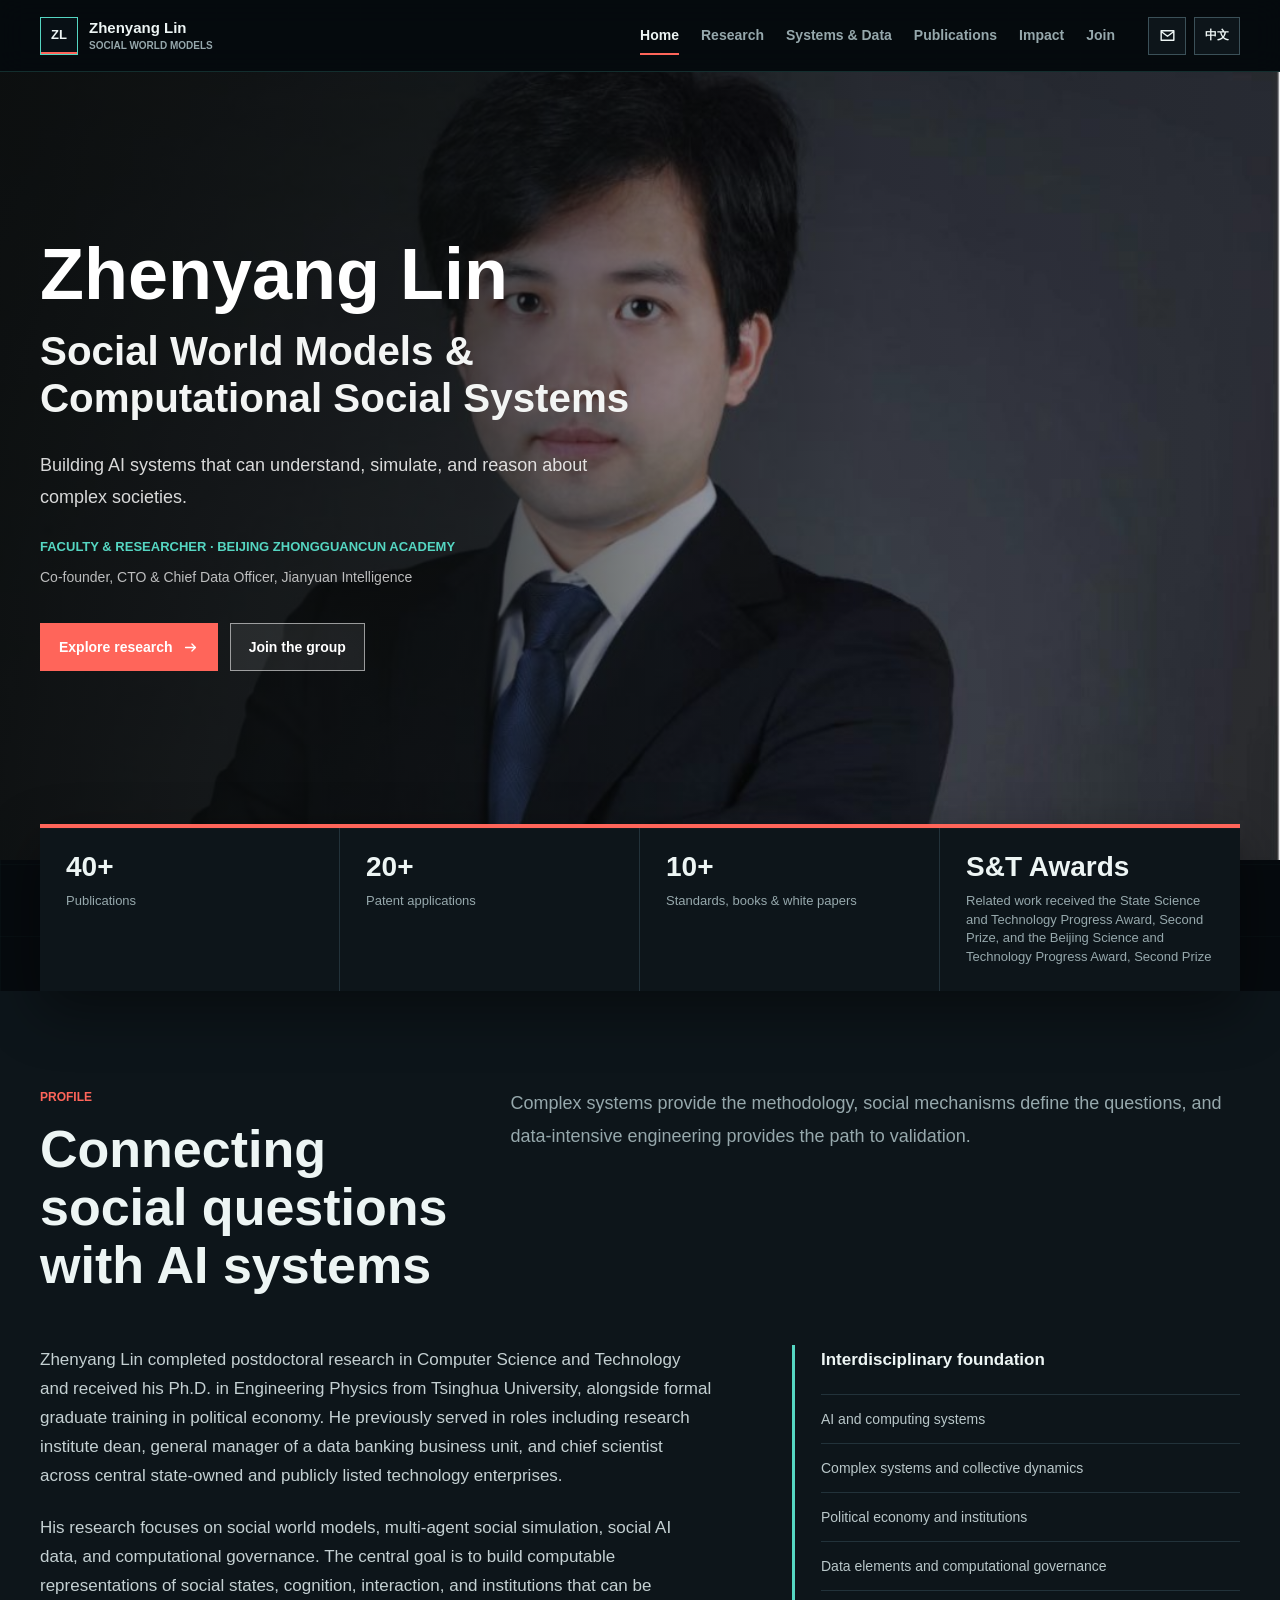
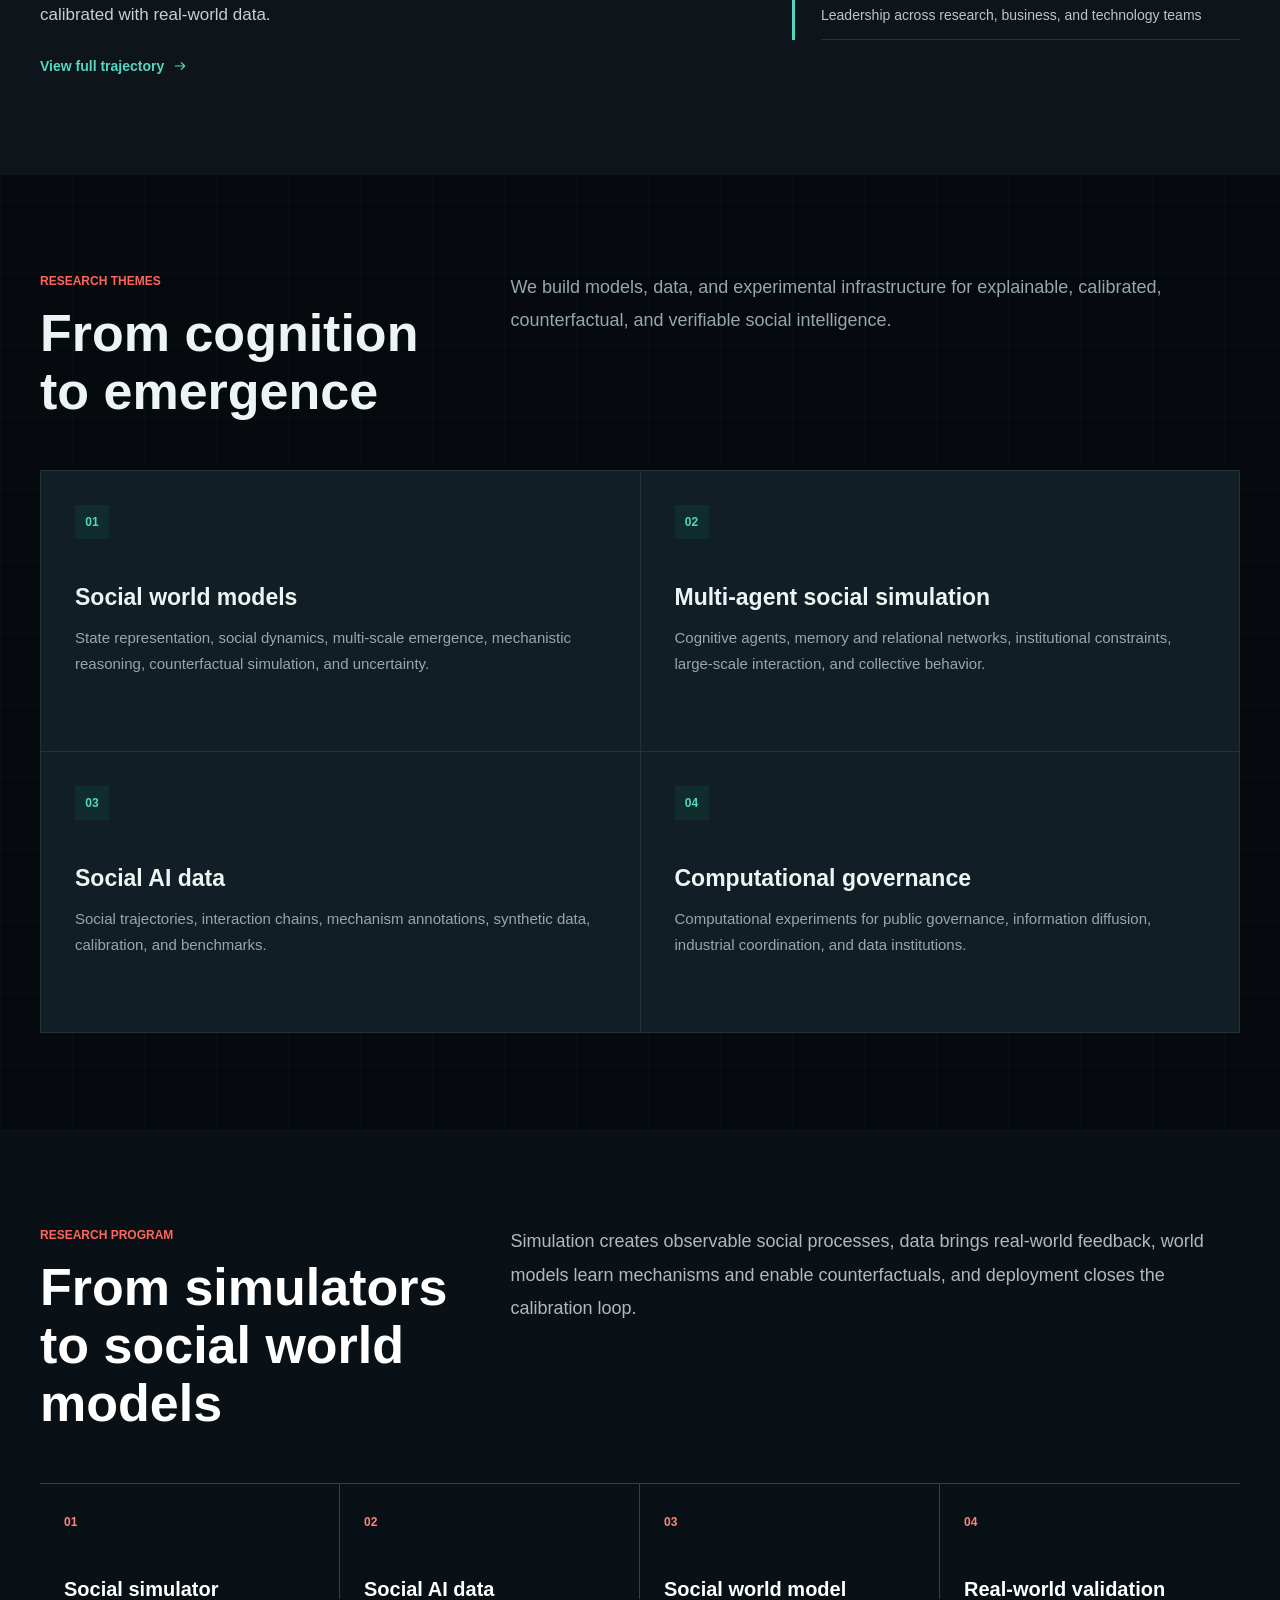
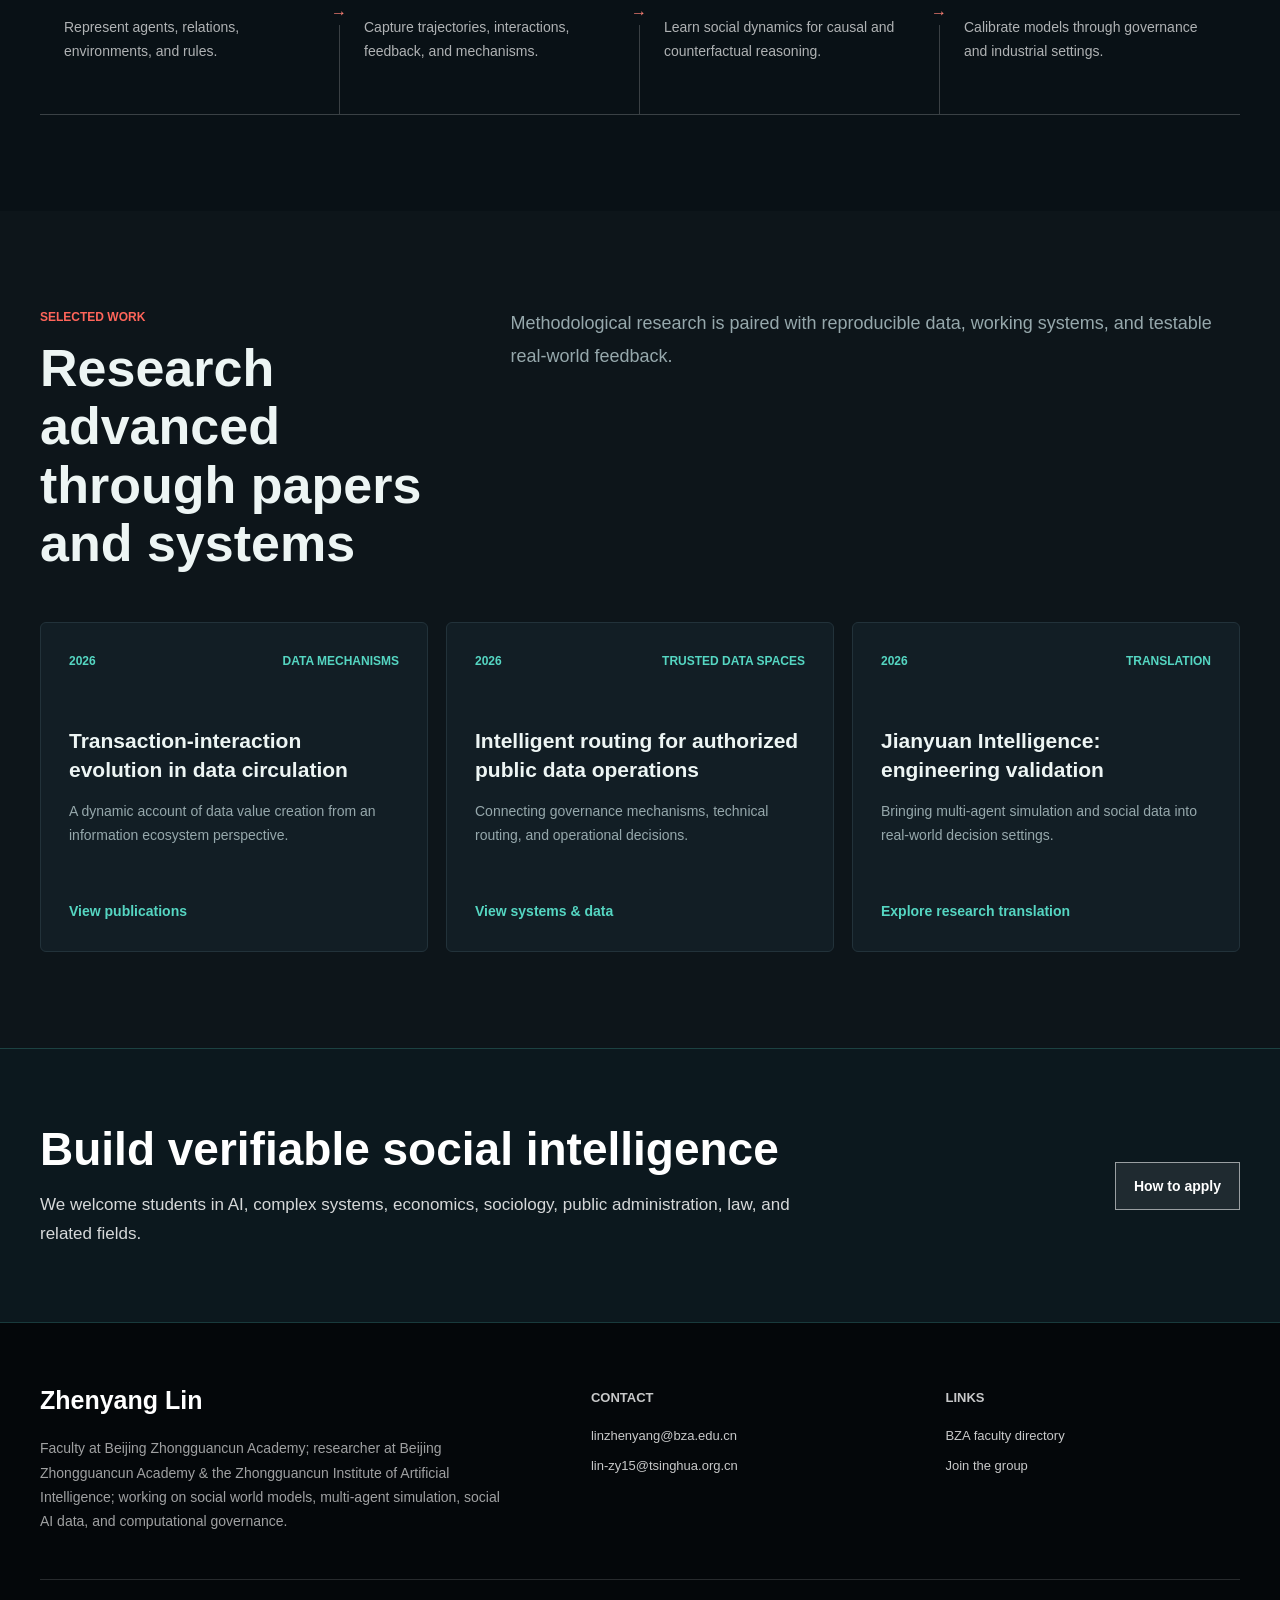
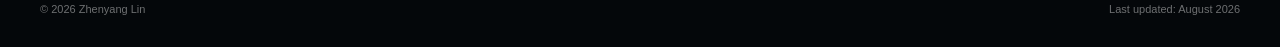
==== index.html @ 21afa406 "Initial bilingual academic website" ====
<!doctype html>
<html lang="en" data-lang="en" class="no-js">
  <head>
    <meta charset="utf-8" />
    <meta name="viewport" content="width=device-width, initial-scale=1" />
    <meta
      name="description"
      content="林镇阳，北京中关村学院导师，研究社会世界模型、多智能体社会模拟、社会 AI Data 与计算治理。"
    />
    <meta name="theme-color" content="#141918" />
    <title>林镇阳 | 社会世界模型与计算社会系统</title>
    <link rel="icon" href="assets/images/favicon.svg" type="image/svg+xml" />
    <link rel="stylesheet" href="assets/css/site.css" />
    <script defer src="assets/js/site.js"></script>
  </head>
  <body
    data-title-zh="林镇阳 | 社会世界模型与计算社会系统"
    data-title-en="Zhenyang Lin | Social World Models"
  >
    <a class="skip-link" href="#main-content">
      <span class="lang-zh">跳至主要内容</span>
      <span class="lang-en">Skip to content</span>
    </a>

    <header class="site-header">
      <div class="nav-shell">
        <a class="brand" href="index.html" aria-label="林镇阳个人网站首页">
          <span class="brand-mark">ZL</span>
          <span class="brand-copy">
            <span class="brand-name">
              <span class="lang-zh">林镇阳</span>
              <span class="lang-en">Zhenyang Lin</span>
            </span>
            <span class="brand-field">
              <span class="lang-zh">社会世界模型</span>
              <span class="lang-en">Social World Models</span>
            </span>
          </span>
        </a>

        <nav
          class="site-nav"
          id="site-navigation"
          data-site-nav
          aria-label="Main navigation"
        >
          <a href="index.html" aria-current="page">
            <span class="lang-zh">首页</span>
            <span class="lang-en">Home</span>
          </a>
          <a href="research.html">
            <span class="lang-zh">研究</span>
            <span class="lang-en">Research</span>
          </a>
          <a href="systems.html">
            <span class="lang-zh">系统与数据</span>
            <span class="lang-en">Systems &amp; Data</span>
          </a>
          <a href="publications.html">
            <span class="lang-zh">论文</span>
            <span class="lang-en">Publications</span>
          </a>
          <a href="impact.html">
            <span class="lang-zh">成果转化</span>
            <span class="lang-en">Impact</span>
          </a>
          <a href="join.html">
            <span class="lang-zh">加入我们</span>
            <span class="lang-en">Join</span>
          </a>
        </nav>

        <div class="nav-tools">
          <a
            class="icon-button"
            href="mailto:linzhenyang@bza.edu.cn"
            aria-label="发送邮件"
            title="Email"
          >
            <svg viewBox="0 0 24 24" fill="none" aria-hidden="true">
              <path
                d="M4 6h16v12H4zM4 7l8 6 8-6"
                stroke="currentColor"
                stroke-width="1.8"
                stroke-linejoin="round"
              />
            </svg>
          </a>
          <button
            class="language-button"
            type="button"
            data-language-toggle
            aria-label="Switch to English"
          >
            EN
          </button>
          <button
            class="menu-button"
            type="button"
            data-menu-toggle
            aria-expanded="false"
            aria-controls="site-navigation"
            aria-label="打开导航菜单"
          >
            <svg viewBox="0 0 24 24" fill="none" aria-hidden="true">
              <path
                d="M4 7h16M4 12h16M4 17h16"
                stroke="currentColor"
                stroke-width="1.8"
                stroke-linecap="round"
              />
            </svg>
          </button>
        </div>
      </div>
    </header>

    <main id="main-content">
      <section class="home-hero" aria-labelledby="home-title">
        <img
          class="home-hero-image"
          src="assets/images/portrait.jpg"
          alt="林镇阳半身肖像"
        />
        <div class="page-shell hero-shell">
          <div class="hero-copy">
            <h1 class="hero-title" id="home-title">
              <span class="title-name">
                <span class="lang-zh">林镇阳</span>
                <span class="lang-en">Zhenyang Lin</span>
              </span>
              <span class="title-topic">
                <span class="lang-zh">社会世界模型与计算社会系统</span>
                <span class="lang-en"
                  >Social World Models &amp; Computational Social Systems</span
                >
              </span>
            </h1>
            <p class="hero-summary">
              <span class="lang-zh"
                >研究如何让人工智能理解、模拟和推演复杂社会系统。</span
              >
              <span class="lang-en"
                >Building AI systems that can understand, simulate, and reason
                about complex societies.</span
              >
            </p>
            <p class="hero-institution">
              <span class="lang-zh">北京中关村学院 · 导师 · 研究员</span>
              <span class="lang-en"
                >Faculty &amp; Researcher · Beijing Zhongguancun Academy</span
              >
            </p>
            <p class="hero-role">
              <span class="lang-zh"
                >鉴远智能联合创始人 / CTO / 首席数据官</span
              >
              <span class="lang-en"
                >Co-founder, CTO &amp; Chief Data Officer, Jianyuan
                Intelligence</span
              >
            </p>
            <div class="hero-actions">
              <a class="button button-accent" href="research.html">
                <span class="lang-zh">探索研究方向</span>
                <span class="lang-en">Explore research</span>
                <svg viewBox="0 0 24 24" fill="none" aria-hidden="true">
                  <path
                    d="M5 12h14M14 7l5 5-5 5"
                    stroke="currentColor"
                    stroke-width="1.8"
                    stroke-linecap="round"
                    stroke-linejoin="round"
                  />
                </svg>
              </a>
              <a class="button button-light" href="join.html">
                <span class="lang-zh">加入课题组</span>
                <span class="lang-en">Join the group</span>
              </a>
            </div>
          </div>
        </div>
      </section>

      <div class="signal-strip">
        <div class="page-shell">
          <div class="signal-grid">
            <div class="signal-item">
              <strong class="signal-value">40+</strong>
              <span class="signal-label">
                <span class="lang-zh">发表论文</span>
                <span class="lang-en">Publications</span>
              </span>
            </div>
            <div class="signal-item">
              <strong class="signal-value">20+</strong>
              <span class="signal-label">
                <span class="lang-zh">专利申请</span>
                <span class="lang-en">Patent applications</span>
              </span>
            </div>
            <div class="signal-item">
              <strong class="signal-value">10+</strong>
              <span class="signal-label">
                <span class="lang-zh">标准、著作及白皮书</span>
                <span class="lang-en">Standards, books &amp; white papers</span>
              </span>
            </div>
            <div class="signal-item">
              <strong class="signal-value">
                <span class="lang-zh">科技奖项</span>
                <span class="lang-en">S&amp;T Awards</span>
              </strong>
              <span class="signal-label">
                <span class="lang-zh"
                  >相关成果获国家科学技术进步奖二等奖，北京市科学技术进步奖二等奖</span
                >
                <span class="lang-en"
                  >Related work received the State Science and Technology
                  Progress Award, Second Prize, and the Beijing Science and
                  Technology Progress Award, Second Prize</span
                >
              </span>
            </div>
          </div>
        </div>
      </div>

      <section class="section section-white">
        <div class="page-shell">
          <div class="section-heading reveal">
            <div>
              <p class="section-kicker">
                <span class="lang-zh">研究者简介</span>
                <span class="lang-en">Profile</span>
              </p>
              <h2 class="section-title">
                <span class="lang-zh">连接社会科学问题与人工智能系统</span>
                <span class="lang-en"
                  >Connecting social questions with AI systems</span
                >
              </h2>
            </div>
            <p class="section-lead">
              <span class="lang-zh"
                >以复杂系统为方法底座，以社会机制为研究对象，以数据和工程系统为验证路径。</span
              >
              <span class="lang-en"
                >Complex systems provide the methodology, social mechanisms
                define the questions, and data-intensive engineering provides
                the path to validation.</span
              >
            </p>
          </div>

          <div class="profile-grid reveal">
            <div class="profile-copy">
              <p class="lang-zh">
                林镇阳为清华大学计算机科学与技术系博士后、工程物理系工学博士，兼修清华大学马克思主义学院政治经济学法学硕士，具有电子工程、复杂系统、人工智能与制度研究的交叉背景。
                曾历任央企及科技上市公司研究院院长、数据银行事业部总经理、首席科学家等职务，形成了从前沿研究、技术平台建设到组织管理与产业化落地的完整实践经验。
              </p>
              <p class="lang-zh">
                研究聚焦社会世界模型、多智能体社会模拟、社会 AI Data
                与计算治理，探索人工智能如何形成对社会状态、主体认知、互动机制与制度约束的可计算表征，并通过现实数据持续校准，支持机制解释、不确定性分析与反事实实验。
              </p>
              <p class="lang-en">
                Zhenyang Lin completed postdoctoral research in Computer Science
                and Technology and received his Ph.D. in Engineering Physics
                from Tsinghua University, alongside formal graduate training in
                political economy. He previously served in roles including
                research institute dean, general manager of a data banking
                business unit, and chief scientist across central state-owned
                and publicly listed technology enterprises.
              </p>
              <p class="lang-en">
                His research focuses on social world models, multi-agent social
                simulation, social AI data, and computational governance. The
                central goal is to build computable representations of social
                states, cognition, interaction, and institutions that can be
                calibrated with real-world data.
              </p>
              <a class="text-link" href="impact.html">
                <span class="lang-zh">了解完整经历</span>
                <span class="lang-en">View full trajectory</span>
                <svg viewBox="0 0 24 24" fill="none" aria-hidden="true">
                  <path
                    d="M5 12h14M14 7l5 5-5 5"
                    stroke="currentColor"
                    stroke-width="1.8"
                    stroke-linecap="round"
                    stroke-linejoin="round"
                  />
                </svg>
              </a>
            </div>
            <aside class="profile-aside">
              <h3>
                <span class="lang-zh">交叉研究基础</span>
                <span class="lang-en">Interdisciplinary foundation</span>
              </h3>
              <ul class="clean-list">
                <li>
                  <span class="lang-zh">人工智能与计算机系统</span>
                  <span class="lang-en">AI and computing systems</span>
                </li>
                <li>
                  <span class="lang-zh">复杂系统与群体动力学</span>
                  <span class="lang-en">Complex systems and collective dynamics</span>
                </li>
                <li>
                  <span class="lang-zh">政治经济学与制度分析</span>
                  <span class="lang-en">Political economy and institutions</span>
                </li>
                <li>
                  <span class="lang-zh">数据要素与计算治理</span>
                  <span class="lang-en">Data elements and computational governance</span>
                </li>
                <li>
                  <span class="lang-zh">研究机构、业务单元与技术团队领导</span>
                  <span class="lang-en"
                    >Leadership across research, business, and technology
                    teams</span
                  >
                </li>
              </ul>
            </aside>
          </div>
        </div>
      </section>

      <section class="section">
        <div class="page-shell">
          <div class="section-heading reveal">
            <div>
              <p class="section-kicker">
                <span class="lang-zh">研究方向</span>
                <span class="lang-en">Research themes</span>
              </p>
              <h2 class="section-title">
                <span class="lang-zh">从主体认知到社会涌现</span>
                <span class="lang-en">From cognition to emergence</span>
              </h2>
            </div>
            <p class="section-lead">
              <span class="lang-zh"
                >围绕“可解释、可校准、可反事实、可验证”四个目标，建设社会智能的模型、数据与实验基础设施。</span
              >
              <span class="lang-en"
                >We build models, data, and experimental infrastructure for
                explainable, calibrated, counterfactual, and verifiable social
                intelligence.</span
              >
            </p>
          </div>

          <div class="research-grid reveal">
            <article class="research-card">
              <span class="research-card-index">01</span>
              <h3>
                <span class="lang-zh">社会世界模型</span>
                <span class="lang-en">Social world models</span>
              </h3>
              <p>
                <span class="lang-zh"
                  >社会状态表征、社会动力学、跨层级涌现、机制推理、反事实模拟与不确定性量化。</span
                >
                <span class="lang-en"
                  >State representation, social dynamics, multi-scale
                  emergence, mechanistic reasoning, counterfactual simulation,
                  and uncertainty.</span
                >
              </p>
            </article>
            <article class="research-card">
              <span class="research-card-index">02</span>
              <h3>
                <span class="lang-zh">多智能体社会模拟</span>
                <span class="lang-en">Multi-agent social simulation</span>
              </h3>
              <p>
                <span class="lang-zh"
                  >认知智能体、记忆与关系网络、制度约束、大规模交互及群体行为涌现。</span
                >
                <span class="lang-en"
                  >Cognitive agents, memory and relational networks,
                  institutional constraints, large-scale interaction, and
                  collective behavior.</span
                >
              </p>
            </article>
            <article class="research-card">
              <span class="research-card-index">03</span>
              <h3>
                <span class="lang-zh">社会 AI Data</span>
                <span class="lang-en">Social AI data</span>
              </h3>
              <p>
                <span class="lang-zh"
                  >社会轨迹、互动链、机制标注、合成数据以及模型校准与评测基准。</span
                >
                <span class="lang-en"
                  >Social trajectories, interaction chains, mechanism
                  annotations, synthetic data, calibration, and benchmarks.</span
                >
              </p>
            </article>
            <article class="research-card">
              <span class="research-card-index">04</span>
              <h3>
                <span class="lang-zh">计算治理与政策实验</span>
                <span class="lang-en">Computational governance</span>
              </h3>
              <p>
                <span class="lang-zh"
                  >面向公共治理、舆情传播、产业协同和数据基础制度开展计算实验。</span
                >
                <span class="lang-en"
                  >Computational experiments for public governance,
                  information diffusion, industrial coordination, and data
                  institutions.</span
                >
              </p>
            </article>
          </div>
        </div>
      </section>

      <section class="section section-dark">
        <div class="page-shell">
          <div class="section-heading reveal">
            <div>
              <p class="section-kicker">
                <span class="lang-zh">技术路线</span>
                <span class="lang-en">Research program</span>
              </p>
              <h2 class="section-title">
                <span class="lang-zh">从模拟器走向社会世界模型</span>
                <span class="lang-en"
                  >From simulators to social world models</span
                >
              </h2>
            </div>
            <p class="section-lead">
              <span class="lang-zh"
                >模拟生成可研究的社会过程，数据连接真实反馈，世界模型学习机制并支持反事实推演，真实场景再反向校准研究。</span
              >
              <span class="lang-en"
                >Simulation creates observable social processes, data brings
                real-world feedback, world models learn mechanisms and enable
                counterfactuals, and deployment closes the calibration loop.</span
              >
            </p>
          </div>

          <div class="route reveal">
            <article class="route-step">
              <span class="route-number">01</span>
              <h3>
                <span class="lang-zh">社会模拟器</span>
                <span class="lang-en">Social simulator</span>
              </h3>
              <p>
                <span class="lang-zh">构建主体、关系、环境与制度规则。</span>
                <span class="lang-en"
                  >Represent agents, relations, environments, and rules.</span
                >
              </p>
            </article>
            <article class="route-step">
              <span class="route-number">02</span>
              <h3>
                <span class="lang-zh">社会 AI Data</span>
                <span class="lang-en">Social AI data</span>
              </h3>
              <p>
                <span class="lang-zh">沉淀轨迹、交互、反馈与机制数据。</span>
                <span class="lang-en"
                  >Capture trajectories, interactions, feedback, and
                  mechanisms.</span
                >
              </p>
            </article>
            <article class="route-step">
              <span class="route-number">03</span>
              <h3>
                <span class="lang-zh">社会世界模型</span>
                <span class="lang-en">Social world model</span>
              </h3>
              <p>
                <span class="lang-zh">学习社会动力学并进行因果与反事实推演。</span>
                <span class="lang-en"
                  >Learn social dynamics for causal and counterfactual
                  reasoning.</span
                >
              </p>
            </article>
            <article class="route-step">
              <span class="route-number">04</span>
              <h3>
                <span class="lang-zh">真实场景验证</span>
                <span class="lang-en">Real-world validation</span>
              </h3>
              <p>
                <span class="lang-zh">通过治理与产业问题持续校准模型。</span>
                <span class="lang-en"
                  >Calibrate models through governance and industrial
                  settings.</span
                >
              </p>
            </article>
          </div>
        </div>
      </section>

      <section class="section section-white">
        <div class="page-shell">
          <div class="section-heading reveal">
            <div>
              <p class="section-kicker">
                <span class="lang-zh">代表性工作</span>
                <span class="lang-en">Selected work</span>
              </p>
              <h2 class="section-title">
                <span class="lang-zh">论文、系统与现实问题共同推进</span>
                <span class="lang-en"
                  >Research advanced through papers and systems</span
                >
              </h2>
            </div>
            <p class="section-lead">
              <span class="lang-zh"
                >以方法研究为核心，同时重视可复现的数据、可运行的系统和可检验的现实反馈。</span
              >
              <span class="lang-en"
                >Methodological research is paired with reproducible data,
                working systems, and testable real-world feedback.</span
              >
            </p>
          </div>

          <div class="output-list reveal">
            <article class="output-card">
              <div class="output-meta">
                <span>2026</span>
                <span>
                  <span class="lang-zh">数据机制</span>
                  <span class="lang-en">Data mechanisms</span>
                </span>
              </div>
              <h3>
                <span class="lang-zh"
                  >数据要素流通“交易—交互”演化与价值释放</span
                >
                <span class="lang-en"
                  >Transaction-interaction evolution in data circulation</span
                >
              </h3>
              <p>
                <span class="lang-zh"
                  >从信息生态视角研究数据价值形成的动态机制。</span
                >
                <span class="lang-en"
                  >A dynamic account of data value creation from an information
                  ecosystem perspective.</span
                >
              </p>
              <a class="text-link" href="publications.html">
                <span class="lang-zh">查看论文列表</span>
                <span class="lang-en">View publications</span>
              </a>
            </article>
            <article class="output-card">
              <div class="output-meta">
                <span>2026</span>
                <span>
                  <span class="lang-zh">可信数据空间</span>
                  <span class="lang-en">Trusted data spaces</span>
                </span>
              </div>
              <h3>
                <span class="lang-zh"
                  >面向公共数据授权运营的智能路由决策系统</span
                >
                <span class="lang-en"
                  >Intelligent routing for authorized public data
                  operations</span
                >
              </h3>
              <p>
                <span class="lang-zh"
                  >连接数据空间治理机制、技术路由和运营决策。</span
                >
                <span class="lang-en"
                  >Connecting governance mechanisms, technical routing, and
                  operational decisions.</span
                >
              </p>
              <a class="text-link" href="systems.html">
                <span class="lang-zh">查看系统与数据</span>
                <span class="lang-en">View systems &amp; data</span>
              </a>
            </article>
            <article class="output-card">
              <div class="output-meta">
                <span>2026</span>
                <span>
                  <span class="lang-zh">成果转化</span>
                  <span class="lang-en">Translation</span>
                </span>
              </div>
              <h3>
                <span class="lang-zh">鉴远智能：社会世界模型的工程验证</span>
                <span class="lang-en"
                  >Jianyuan Intelligence: engineering validation</span
                >
              </h3>
              <p>
                <span class="lang-zh"
                  >将多智能体社会模拟、社会数据与现实决策场景连接起来。</span
                >
                <span class="lang-en"
                  >Bringing multi-agent simulation and social data into
                  real-world decision settings.</span
                >
              </p>
              <a class="text-link" href="impact.html">
                <span class="lang-zh">了解成果转化</span>
                <span class="lang-en">Explore research translation</span>
              </a>
            </article>
          </div>
        </div>
      </section>

      <section class="cta-band">
        <div class="page-shell cta-layout">
          <div>
            <h2>
              <span class="lang-zh">和我们一起建设可验证的社会智能</span>
              <span class="lang-en">Build verifiable social intelligence</span>
            </h2>
            <p>
              <span class="lang-zh"
                >欢迎人工智能、复杂系统、经济学、社会学、公共管理和法学等背景的同学，从一个扎实的问题开始。</span
              >
              <span class="lang-en"
                >We welcome students in AI, complex systems, economics,
                sociology, public administration, law, and related fields.</span
              >
            </p>
          </div>
          <a class="button button-light" href="join.html">
            <span class="lang-zh">查看申请方式</span>
            <span class="lang-en">How to apply</span>
          </a>
        </div>
      </section>
    </main>

    <footer class="site-footer">
      <div class="page-shell">
        <div class="footer-grid">
          <div>
            <h2 class="footer-name">
              <span class="lang-zh">林镇阳</span>
              <span class="lang-en">Zhenyang Lin</span>
            </h2>
            <p class="footer-description">
              <span class="lang-zh"
                >北京中关村学院导师，北京中关村学院&amp;中关村人工智能研究院研究员，研究社会世界模型、多智能体社会模拟、社会
                AI Data 与计算治理。</span
              >
              <span class="lang-en"
                >Faculty at Beijing Zhongguancun Academy; researcher at Beijing
                Zhongguancun Academy &amp; the Zhongguancun Institute of
                Artificial Intelligence; working on social world models,
                multi-agent simulation, social AI data, and computational
                governance.</span
              >
            </p>
          </div>
          <div class="footer-column">
            <h3>
              <span class="lang-zh">联系</span>
              <span class="lang-en">Contact</span>
            </h3>
            <a href="mailto:linzhenyang@bza.edu.cn">linzhenyang@bza.edu.cn</a>
            <a href="mailto:lin-zy15@tsinghua.org.cn"
              >lin-zy15@tsinghua.org.cn</a
            >
          </div>
          <div class="footer-column">
            <h3>
              <span class="lang-zh">相关链接</span>
              <span class="lang-en">Links</span>
            </h3>
            <a href="https://www.bza.edu.cn/faculty">
              <span class="lang-zh">北京中关村学院导师页</span>
              <span class="lang-en">BZA faculty directory</span>
            </a>
            <a href="join.html">
              <span class="lang-zh">加入课题组</span>
              <span class="lang-en">Join the group</span>
            </a>
          </div>
        </div>
        <div class="footer-bottom">
          <span
            >© <span data-current-year>2026</span>
            <span class="lang-zh">林镇阳</span
            ><span class="lang-en">Zhenyang Lin</span></span
          >
          <span>
            <span class="lang-zh">最后更新：2026年8月</span>
            <span class="lang-en">Last updated: August 2026</span>
          </span>
        </div>
      </div>
    </footer>
  </body>
</html>
---- assets/css/site.css ----
:root {
  --paper: #060a0e;
  --surface: #0d151a;
  --surface-raised: #121e25;
  --ink: #edf5f4;
  --muted: #96a8ac;
  --line: #22323a;
  --line-strong: #3b5058;
  --accent: #ff655a;
  --accent-dark: #d94740;
  --teal: #55d6c2;
  --teal-soft: #102c2c;
  --amber: #d8b15d;
  --header-height: 72px;
  --page-width: 1200px;
  --reading-width: 800px;
  --shadow: 0 20px 56px rgba(0, 0, 0, 0.42);
}

* {
  box-sizing: border-box;
}

html {
  scroll-behavior: smooth;
}

html[data-lang="zh"] .lang-en,
html[data-lang="en"] .lang-zh {
  display: none !important;
}

body {
  margin: 0;
  background-color: var(--paper);
  background-image:
    linear-gradient(rgba(85, 214, 194, 0.025) 1px, transparent 1px),
    linear-gradient(90deg, rgba(85, 214, 194, 0.025) 1px, transparent 1px);
  background-size: 72px 72px;
  color: var(--ink);
  font-family:
    Inter, "Noto Sans SC", "Microsoft YaHei", "PingFang SC", Arial,
    sans-serif;
  font-size: 16px;
  line-height: 1.72;
  text-rendering: optimizeLegibility;
}

body.menu-open {
  overflow: hidden;
}

img {
  display: block;
  max-width: 100%;
}

a {
  color: inherit;
  text-decoration: none;
}

button,
input {
  font: inherit;
}

button {
  color: inherit;
}

:focus-visible {
  outline: 3px solid rgba(85, 214, 194, 0.42);
  outline-offset: 3px;
}

.skip-link {
  position: fixed;
  left: 16px;
  top: -80px;
  z-index: 200;
  padding: 10px 14px;
  background: var(--teal);
  color: #06100f;
  transition: top 160ms ease;
}

.skip-link:focus {
  top: 12px;
}

.site-header {
  position: sticky;
  top: 0;
  z-index: 100;
  height: var(--header-height);
  border-bottom: 1px solid rgba(85, 214, 194, 0.18);
  background: rgba(6, 10, 14, 0.9);
  backdrop-filter: blur(14px);
}

.nav-shell {
  width: min(calc(100% - 40px), var(--page-width));
  height: 100%;
  margin: 0 auto;
  display: flex;
  align-items: center;
  gap: 24px;
}

.brand {
  flex: 0 0 auto;
  display: inline-flex;
  align-items: center;
  gap: 11px;
  min-width: 178px;
}

.brand-mark {
  width: 38px;
  height: 38px;
  display: grid;
  place-items: center;
  border: 1px solid var(--teal);
  background: #081015;
  color: var(--ink);
  box-shadow: inset 0 -2px 0 var(--accent);
  font-size: 13px;
  font-weight: 800;
  letter-spacing: 0;
}

.brand-copy {
  display: grid;
  line-height: 1.2;
}

.brand-name {
  font-size: 15px;
  font-weight: 800;
}

.brand-field {
  margin-top: 3px;
  color: var(--muted);
  font-size: 10px;
  font-weight: 700;
  text-transform: uppercase;
  letter-spacing: 0;
}

.site-nav {
  display: flex;
  align-items: center;
  justify-content: center;
  gap: 4px;
  margin-left: auto;
}

.site-nav a {
  position: relative;
  padding: 10px 9px;
  color: var(--muted);
  font-size: 14px;
  font-weight: 650;
  white-space: nowrap;
}

.site-nav a::after {
  content: "";
  position: absolute;
  left: 9px;
  right: 9px;
  bottom: 3px;
  height: 2px;
  background: transparent;
}

.site-nav a:hover,
.site-nav a[aria-current="page"] {
  color: var(--ink);
}

.site-nav a[aria-current="page"]::after {
  background: var(--accent);
}

.nav-tools {
  display: flex;
  align-items: center;
  gap: 8px;
}

.icon-button,
.language-button,
.menu-button {
  height: 38px;
  border: 1px solid var(--line-strong);
  background: var(--surface);
  display: inline-grid;
  place-items: center;
  cursor: pointer;
  transition:
    border-color 160ms ease,
    color 160ms ease,
    background 160ms ease;
}

.icon-button,
.menu-button {
  width: 38px;
  padding: 0;
}

.icon-button:hover,
.language-button:hover,
.menu-button:hover {
  border-color: var(--ink);
  color: var(--accent);
}

.language-button {
  min-width: 46px;
  padding: 0 10px;
  font-size: 12px;
  font-weight: 800;
}

.icon-button svg,
.menu-button svg {
  width: 19px;
  height: 19px;
}

.menu-button {
  display: none;
}

main {
  overflow: hidden;
}

.page-shell {
  width: min(calc(100% - 40px), var(--page-width));
  margin: 0 auto;
}

.reading-shell {
  width: min(calc(100% - 40px), var(--reading-width));
  margin: 0 auto;
}

.home-hero {
  position: relative;
  min-height: 650px;
  height: calc(100svh - 112px);
  max-height: 790px;
  isolation: isolate;
  background: #05090c;
  color: #fff;
}

.home-hero::before {
  content: "";
  position: absolute;
  inset: 0;
  z-index: -1;
  background:
    linear-gradient(
      90deg,
      rgba(10, 13, 13, 0.9) 0%,
      rgba(10, 13, 13, 0.72) 38%,
      rgba(10, 13, 13, 0.2) 68%,
      rgba(10, 13, 13, 0.08) 100%
    );
}

.home-hero-image {
  position: absolute;
  inset: 0;
  z-index: -2;
  width: 100%;
  height: 100%;
  object-fit: cover;
  object-position: 68% 21%;
}

.hero-shell {
  height: 100%;
  display: flex;
  align-items: center;
}

.hero-copy {
  width: min(650px, 62%);
  padding: 48px 0 72px;
}

.eyebrow {
  display: inline-flex;
  align-items: center;
  gap: 9px;
  margin: 0 0 20px;
  color: var(--accent);
  font-size: 13px;
  font-weight: 800;
  text-transform: uppercase;
}

.eyebrow::before {
  content: "";
  width: 28px;
  height: 2px;
  background: currentColor;
}

.home-hero .eyebrow {
  color: var(--teal);
}

.hero-title {
  max-width: 640px;
  margin: 0;
  font-size: 72px;
  font-weight: 820;
  line-height: 1.04;
  letter-spacing: 0;
}

.hero-title .title-name {
  display: block;
  margin-bottom: 16px;
}

.hero-title .title-topic {
  display: block;
  color: #f3f5f4;
  font-size: 0.56em;
  line-height: 1.18;
}

.hero-summary {
  max-width: 590px;
  margin: 26px 0 0;
  color: rgba(255, 255, 255, 0.84);
  font-size: 18px;
  line-height: 1.8;
}

.hero-institution {
  margin: 22px 0 0;
  color: var(--teal);
  font-size: 13px;
  font-weight: 780;
  text-transform: uppercase;
}

.hero-role {
  margin: 7px 0 0;
  color: rgba(255, 255, 255, 0.72);
  font-size: 14px;
}

.hero-actions {
  display: flex;
  flex-wrap: wrap;
  gap: 12px;
  margin-top: 34px;
}

.button {
  min-height: 46px;
  padding: 11px 18px;
  border: 1px solid var(--teal);
  background: var(--teal);
  color: #06100f;
  display: inline-flex;
  align-items: center;
  justify-content: center;
  gap: 9px;
  font-size: 14px;
  font-weight: 750;
  cursor: pointer;
  transition:
    transform 160ms ease,
    border-color 160ms ease,
    background 160ms ease;
}

.button:hover {
  transform: translateY(-2px);
}

.button-accent {
  border-color: var(--accent);
  background: var(--accent);
  color: #fff;
}

.button-accent:hover {
  border-color: #ef6559;
  background: #ef6559;
}

.button-light {
  border-color: rgba(255, 255, 255, 0.55);
  background: rgba(255, 255, 255, 0.08);
  color: #fff;
}

.button-light:hover {
  border-color: #fff;
  background: rgba(255, 255, 255, 0.15);
}

.button-ghost {
  border-color: var(--line-strong);
  background: transparent;
  color: var(--ink);
}

.button-ghost:hover {
  border-color: var(--ink);
  background: var(--surface-raised);
}

.button svg {
  width: 17px;
  height: 17px;
}

.signal-strip {
  position: relative;
  z-index: 2;
  margin-top: -36px;
}

.signal-grid {
  display: grid;
  grid-template-columns: repeat(4, minmax(0, 1fr));
  min-height: 122px;
  border-top: 4px solid var(--accent);
  background: var(--surface);
  box-shadow:
    var(--shadow),
    inset 0 1px 0 rgba(255, 255, 255, 0.025);
}

.signal-item {
  min-width: 0;
  padding: 24px 26px;
  border-right: 1px solid var(--line);
}

.signal-item:last-child {
  border-right: 0;
}

.signal-value {
  display: block;
  color: var(--ink);
  font-size: 28px;
  font-weight: 820;
  line-height: 1.1;
}

.signal-label {
  display: block;
  margin-top: 9px;
  color: var(--muted);
  font-size: 13px;
  line-height: 1.45;
}

.section {
  padding: 96px 0;
}

.section-tight {
  padding: 72px 0;
}

.section-white {
  background: var(--surface);
}

.section-dark {
  background: #091116;
  color: #fff;
}

.section-tint {
  background: #0a1116;
}

.section-heading {
  display: grid;
  grid-template-columns: minmax(0, 0.72fr) minmax(300px, 1.28fr);
  gap: 60px;
  align-items: start;
  margin-bottom: 50px;
}

.section-kicker {
  margin: 0 0 12px;
  color: var(--accent);
  font-size: 12px;
  font-weight: 820;
  text-transform: uppercase;
}

.section-title {
  margin: 0;
  font-size: 52px;
  line-height: 1.12;
  letter-spacing: 0;
}

.section-lead {
  margin: 0;
  color: var(--muted);
  font-size: 18px;
  line-height: 1.85;
}

.section-dark .section-lead,
.section-dark .muted {
  color: rgba(255, 255, 255, 0.7);
}

.text-link {
  display: inline-flex;
  align-items: center;
  gap: 8px;
  color: var(--teal);
  font-size: 14px;
  font-weight: 780;
}

.text-link:hover {
  color: var(--accent);
}

.text-link svg {
  width: 16px;
  height: 16px;
}

.profile-grid {
  display: grid;
  grid-template-columns: minmax(0, 1.2fr) minmax(260px, 0.8fr);
  gap: 80px;
  align-items: start;
}

.profile-copy p {
  margin: 0 0 22px;
  color: #c4d0d2;
  font-size: 17px;
}

.profile-aside {
  border-left: 3px solid var(--teal);
  padding-left: 26px;
}

.profile-aside h3 {
  margin: 0 0 20px;
  font-size: 17px;
}

.clean-list {
  margin: 0;
  padding: 0;
  list-style: none;
}

.clean-list li {
  padding: 12px 0;
  border-top: 1px solid var(--line);
  color: #b9c7c9;
  font-size: 14px;
}

.clean-list li:last-child {
  border-bottom: 1px solid var(--line);
}

.research-grid {
  display: grid;
  grid-template-columns: repeat(2, minmax(0, 1fr));
  gap: 1px;
  background: var(--line);
  border: 1px solid var(--line);
}

.research-card {
  min-height: 280px;
  padding: 34px;
  background: var(--surface-raised);
}

.research-card-index {
  display: inline-grid;
  place-items: center;
  width: 34px;
  height: 34px;
  margin-bottom: 44px;
  background: var(--teal-soft);
  color: var(--teal);
  font-size: 12px;
  font-weight: 850;
}

.research-card h3 {
  margin: 0 0 12px;
  font-size: 23px;
  line-height: 1.3;
}

.research-card p {
  margin: 0;
  color: var(--muted);
  font-size: 15px;
}

.research-card:hover .research-card-index {
  background: var(--accent);
  color: #fff;
}

.route {
  display: grid;
  grid-template-columns: repeat(4, minmax(0, 1fr));
  margin-top: 44px;
  border-top: 1px solid rgba(255, 255, 255, 0.2);
  border-bottom: 1px solid rgba(255, 255, 255, 0.2);
}

.route-step {
  position: relative;
  min-height: 230px;
  padding: 28px 24px 30px;
  border-right: 1px solid rgba(255, 255, 255, 0.2);
}

.route-step:last-child {
  border-right: 0;
}

.route-number {
  display: block;
  color: #ff8276;
  font-size: 12px;
  font-weight: 850;
}

.route-step h3 {
  margin: 44px 0 12px;
  font-size: 20px;
  line-height: 1.35;
}

.route-step p {
  margin: 0;
  color: rgba(255, 255, 255, 0.68);
  font-size: 14px;
}

.route-step:not(:last-child)::after {
  content: "→";
  position: absolute;
  right: -13px;
  top: 50%;
  z-index: 2;
  width: 26px;
  height: 26px;
  display: grid;
  place-items: center;
  background: #091116;
  color: #ff8276;
  font-weight: 800;
}

.output-list {
  display: grid;
  grid-template-columns: repeat(3, minmax(0, 1fr));
  gap: 18px;
}

.output-card {
  display: flex;
  flex-direction: column;
  min-height: 330px;
  padding: 28px;
  border: 1px solid var(--line);
  border-radius: 6px;
  background: var(--surface-raised);
}

.output-meta {
  display: flex;
  justify-content: space-between;
  gap: 20px;
  color: var(--teal);
  font-size: 12px;
  font-weight: 800;
  text-transform: uppercase;
}

.output-card h3 {
  margin: 54px 0 14px;
  font-size: 21px;
  line-height: 1.4;
}

.output-card p {
  margin: 0;
  color: var(--muted);
  font-size: 14px;
}

.output-card .text-link {
  margin-top: auto;
  padding-top: 24px;
}

.cta-band {
  padding: 74px 0;
  border-top: 1px solid rgba(85, 214, 194, 0.22);
  border-bottom: 1px solid rgba(85, 214, 194, 0.18);
  background: #0c181e;
  color: #fff;
}

.cta-layout {
  display: grid;
  grid-template-columns: minmax(0, 1.3fr) auto;
  align-items: center;
  gap: 48px;
}

.cta-band h2 {
  margin: 0 0 14px;
  font-size: 46px;
  line-height: 1.15;
}

.cta-band p {
  max-width: 750px;
  margin: 0;
  color: rgba(255, 255, 255, 0.83);
  font-size: 17px;
}

.page-hero {
  padding: 86px 0 70px;
  border-bottom: 1px solid var(--line);
  background: var(--surface);
}

.page-hero-grid {
  display: grid;
  grid-template-columns: minmax(0, 0.75fr) minmax(300px, 1.25fr);
  gap: 70px;
  align-items: end;
}

.page-number {
  display: block;
  margin-bottom: 16px;
  color: var(--accent);
  font-size: 13px;
  font-weight: 850;
}

.page-title {
  margin: 0;
  font-size: 70px;
  line-height: 1.04;
  letter-spacing: 0;
}

.page-intro {
  margin: 0;
  color: var(--muted);
  font-size: 20px;
  line-height: 1.8;
}

.figure-wide {
  margin: 0;
}

.figure-frame {
  overflow: hidden;
  border: 1px solid var(--line);
  border-radius: 6px;
  background: #f7f9f9;
  box-shadow: 0 18px 46px rgba(0, 0, 0, 0.34);
}

.figure-frame img {
  display: block;
  width: 100%;
  height: auto;
}

.concept-diagram {
  padding: clamp(24px, 4vw, 52px);
  color: var(--ink);
  background:
    linear-gradient(rgba(85, 214, 194, 0.055) 1px, transparent 1px),
    linear-gradient(90deg, rgba(85, 214, 194, 0.055) 1px, transparent 1px),
    #0a1217;
  background-size: 40px 40px;
}

.diagram-header {
  max-width: 900px;
}

.diagram-kicker,
.diagram-label {
  margin: 0;
  color: var(--teal);
  font-size: 12px;
  font-weight: 800;
  letter-spacing: 0;
  text-transform: uppercase;
}

.diagram-header h3 {
  max-width: 1000px;
  margin: 8px 0 10px;
  font-size: clamp(27px, 4vw, 48px);
  line-height: 1.08;
}

.diagram-header > p:last-child {
  max-width: 850px;
  margin: 0;
  color: var(--muted);
  font-size: 15px;
  line-height: 1.7;
}

.diagram-banner {
  display: grid;
  grid-template-columns: minmax(200px, 0.42fr) minmax(300px, 1fr);
  gap: 24px;
  align-items: center;
  margin-top: 28px;
  padding: 18px 20px;
  border-left: 4px solid var(--teal);
  background: #14242b;
}

.diagram-banner strong {
  color: var(--teal);
  font-size: 17px;
}

.diagram-banner span {
  color: #c2d0d2;
  font-size: 13px;
  line-height: 1.6;
}

.diagram-banner-amber {
  border-left-color: var(--amber);
}

.diagram-banner-amber strong {
  color: var(--amber);
}

.diagram-grid {
  display: grid;
  gap: 12px;
  margin-top: 22px;
}

.diagram-grid-five {
  grid-template-columns: repeat(5, minmax(0, 1fr));
}

.diagram-grid-three {
  grid-template-columns: repeat(3, minmax(0, 1fr));
}

.diagram-card {
  min-width: 0;
  padding: 20px;
  border-top: 3px solid var(--teal);
  background: var(--surface-raised);
}

.diagram-card-accent {
  border-top-color: var(--amber);
}

.diagram-code {
  display: block;
  margin-bottom: 24px;
  color: var(--amber);
  font-size: 11px;
  font-weight: 800;
  text-transform: uppercase;
}

.diagram-card h4 {
  margin: 0;
  font-size: 17px;
  line-height: 1.3;
}

.diagram-card p,
.diagram-card li {
  color: var(--muted);
  font-size: 12px;
  line-height: 1.55;
}

.diagram-card p {
  margin: 13px 0 0;
}

.diagram-card ul {
  margin: 16px 0 0;
  padding-left: 17px;
}

.diagram-card li + li {
  margin-top: 7px;
}

.diagram-flow {
  display: grid;
  grid-template-columns: repeat(7, minmax(0, 1fr));
  gap: 8px;
  margin-top: 28px;
}

.flow-node {
  position: relative;
  min-width: 0;
  padding: 17px 10px;
  border: 1px solid var(--line-strong);
  background: #122027;
  text-align: center;
}

.flow-node::after {
  position: absolute;
  z-index: 1;
  top: 50%;
  right: -9px;
  width: 9px;
  height: 1px;
  background: var(--teal);
  content: "";
}

.flow-node:last-child::after {
  display: none;
}

.flow-node b {
  display: block;
  margin-bottom: 7px;
  color: var(--teal);
  font-size: 10px;
}

.flow-node span {
  display: block;
  font-size: 12px;
  font-weight: 700;
  line-height: 1.35;
}

.flow-node-accent {
  border-color: rgba(216, 177, 93, 0.68);
  background: rgba(216, 177, 93, 0.13);
}

.flow-node-accent b {
  color: var(--amber);
}

.diagram-split {
  display: grid;
  grid-template-columns: 1.2fr 0.8fr;
  gap: 12px;
  margin-top: 12px;
}

.diagram-split > div {
  padding: 17px;
  border: 1px dashed var(--line-strong);
  background: rgba(18, 30, 37, 0.72);
}

.interpretation-list,
.result-list {
  display: grid;
  gap: 7px;
  margin-top: 12px;
}

.interpretation-list {
  grid-template-columns: repeat(4, minmax(0, 1fr));
}

.interpretation-list span,
.result-list span {
  padding: 9px 10px;
  background: #17272f;
  color: #c8d4d5;
  font-size: 11px;
  text-align: center;
}

.result-list {
  grid-template-columns: repeat(3, minmax(0, 1fr));
}

.result-list span {
  background: #173235;
}

.diagram-pipeline {
  display: grid;
  grid-template-columns: repeat(5, minmax(0, 1fr));
  gap: 8px;
  margin-top: 12px;
}

.diagram-pipeline span {
  padding: 13px 10px;
  border-bottom: 2px solid var(--teal);
  background: #111d23;
  color: #d9e3e4;
  font-size: 11px;
  font-weight: 700;
  text-align: center;
}

.diagram-footer {
  margin: 22px 0 0;
  padding: 16px 18px;
  border-left: 4px solid var(--amber);
  background: #16242c;
  color: #dce5e6;
  font-size: 13px;
  font-weight: 700;
  line-height: 1.55;
}

figcaption {
  margin-top: 13px;
  color: var(--muted);
  font-size: 12px;
}

.track-list {
  border-top: 1px solid var(--line-strong);
}

.track-row {
  display: grid;
  grid-template-columns: 72px minmax(180px, 0.65fr) minmax(300px, 1.35fr);
  gap: 28px;
  padding: 34px 0;
  border-bottom: 1px solid var(--line);
}

.track-code {
  color: var(--accent);
  font-size: 14px;
  font-weight: 850;
}

.track-row h3 {
  margin: 0;
  font-size: 22px;
  line-height: 1.35;
}

.track-row p {
  margin: 0;
  color: var(--muted);
}

.question-grid {
  display: grid;
  grid-template-columns: repeat(3, minmax(0, 1fr));
  gap: 18px;
}

.question-card {
  min-height: 210px;
  padding: 26px;
  border: 1px solid var(--line);
  border-radius: 6px;
  background: var(--surface-raised);
}

.question-card span {
  color: var(--accent);
  font-size: 12px;
  font-weight: 850;
}

.question-card h3 {
  margin: 44px 0 0;
  font-size: 19px;
  line-height: 1.55;
}

.principle-grid {
  display: grid;
  grid-template-columns: repeat(4, minmax(0, 1fr));
  gap: 24px;
}

.principle {
  padding-top: 18px;
  border-top: 3px solid var(--teal);
}

.principle h3 {
  margin: 0 0 10px;
  font-size: 17px;
}

.principle p {
  margin: 0;
  color: var(--muted);
  font-size: 14px;
}

.system-map {
  display: grid;
  grid-template-columns: repeat(3, minmax(0, 1fr));
  gap: 18px;
}

.system-card {
  min-height: 260px;
  padding: 28px;
  border: 1px solid var(--line);
  border-radius: 6px;
  background: var(--surface-raised);
}

.system-status {
  display: inline-block;
  padding: 5px 8px;
  border: 1px solid var(--line-strong);
  color: var(--teal);
  font-size: 11px;
  font-weight: 820;
}

.system-card h3 {
  margin: 52px 0 13px;
  font-size: 21px;
}

.system-card p {
  margin: 0;
  color: var(--muted);
  font-size: 14px;
}

.stack {
  display: grid;
  grid-template-columns: repeat(5, minmax(0, 1fr));
  border: 1px solid rgba(255, 255, 255, 0.22);
}

.stack-item {
  min-height: 210px;
  padding: 24px 20px;
  border-right: 1px solid rgba(255, 255, 255, 0.2);
}

.stack-item:last-child {
  border-right: 0;
}

.stack-item span {
  color: #ff8276;
  font-size: 12px;
  font-weight: 820;
}

.stack-item h3 {
  margin: 42px 0 10px;
  font-size: 17px;
}

.stack-item p {
  margin: 0;
  color: rgba(255, 255, 255, 0.66);
  font-size: 13px;
}

.filter-bar {
  display: grid;
  grid-template-columns: minmax(260px, 1fr) auto;
  gap: 20px;
  align-items: center;
  margin-bottom: 34px;
}

.search-field {
  position: relative;
}

.search-field svg {
  position: absolute;
  left: 15px;
  top: 50%;
  width: 18px;
  height: 18px;
  color: var(--muted);
  transform: translateY(-50%);
  pointer-events: none;
}

.search-input {
  width: 100%;
  height: 46px;
  padding: 0 16px 0 45px;
  border: 1px solid var(--line-strong);
  border-radius: 0;
  background: var(--surface);
  color: var(--ink);
}

.filter-group {
  display: flex;
  flex-wrap: wrap;
  gap: 6px;
}

.filter-button {
  height: 38px;
  padding: 0 12px;
  border: 1px solid var(--line-strong);
  background: var(--surface);
  color: var(--muted);
  cursor: pointer;
  font-size: 12px;
  font-weight: 750;
}

.filter-button:hover,
.filter-button.is-active {
  border-color: var(--ink);
  background: var(--ink);
  color: #fff;
}

.result-count {
  margin: 0 0 14px;
  color: var(--muted);
  font-size: 13px;
}

.publication-list {
  border-top: 1px solid var(--line-strong);
}

.publication-item {
  display: grid;
  grid-template-columns: 78px minmax(0, 1fr) 120px;
  gap: 24px;
  padding: 28px 0;
  border-bottom: 1px solid var(--line);
}

.publication-item[hidden] {
  display: none;
}

.publication-year {
  color: var(--accent);
  font-size: 14px;
  font-weight: 850;
}

.publication-title {
  margin: 0;
  font-size: 17px;
  font-weight: 760;
  line-height: 1.55;
}

.publication-authors {
  margin: 8px 0 0;
  color: var(--muted);
  font-size: 13px;
}

.publication-venue {
  color: var(--teal);
  font-size: 12px;
  font-weight: 760;
  text-align: right;
}

.publication-note {
  margin-top: 28px;
  padding: 18px 20px;
  border-left: 3px solid var(--amber);
  background: var(--surface-raised);
  color: var(--muted);
  font-size: 13px;
}

.timeline {
  position: relative;
  margin: 0;
  padding: 0;
  list-style: none;
}

.timeline::before {
  content: "";
  position: absolute;
  left: 129px;
  top: 8px;
  bottom: 8px;
  width: 1px;
  background: var(--line-strong);
}

.timeline-item {
  position: relative;
  display: grid;
  grid-template-columns: 100px minmax(0, 1fr);
  gap: 60px;
  padding: 0 0 44px;
}

.timeline-item:last-child {
  padding-bottom: 0;
}

.timeline-item::before {
  content: "";
  position: absolute;
  left: 124px;
  top: 8px;
  width: 11px;
  height: 11px;
  border: 3px solid var(--surface);
  border-radius: 50%;
  background: var(--accent);
}

.timeline-year {
  color: var(--teal);
  font-size: 13px;
  font-weight: 820;
  text-align: right;
}

.timeline-content h3 {
  margin: 0 0 8px;
  font-size: 19px;
}

.timeline-content p {
  margin: 0;
  color: var(--muted);
  font-size: 14px;
}

.award-list {
  border-top: 1px solid var(--line);
}

.award-row {
  display: grid;
  grid-template-columns: 100px minmax(0, 1fr);
  gap: 28px;
  padding: 22px 0;
  border-bottom: 1px solid var(--line);
}

.award-year {
  color: var(--accent);
  font-weight: 850;
}

.award-row p {
  margin: 0;
}

.role-panel {
  display: grid;
  grid-template-columns: minmax(260px, 0.75fr) minmax(0, 1.25fr);
  gap: 64px;
  align-items: start;
}

.role-title {
  margin: 0;
  font-size: 46px;
  line-height: 1.15;
}

.role-copy p {
  margin: 0 0 18px;
  color: var(--muted);
}

.role-tags {
  display: flex;
  flex-wrap: wrap;
  gap: 8px;
  margin-top: 24px;
}

.role-tag {
  padding: 7px 10px;
  border: 1px solid var(--line-strong);
  font-size: 12px;
  font-weight: 760;
}

.join-lead {
  max-width: 920px;
  margin: 0;
  color: #c4d0d2;
  font-size: 21px;
  line-height: 1.9;
}

.join-grid {
  display: grid;
  grid-template-columns: repeat(2, minmax(0, 1fr));
  gap: 18px;
}

.join-card {
  min-height: 270px;
  padding: 30px;
  border: 1px solid var(--line);
  border-radius: 6px;
  background: var(--surface-raised);
}

.join-card span {
  color: var(--accent);
  font-size: 12px;
  font-weight: 850;
}

.join-card h3 {
  margin: 46px 0 12px;
  font-size: 22px;
}

.join-card p {
  margin: 0;
  color: var(--muted);
  font-size: 14px;
}

.application-grid {
  display: grid;
  grid-template-columns: minmax(0, 0.8fr) minmax(300px, 1.2fr);
  gap: 70px;
}

.application-steps {
  counter-reset: apply-step;
  margin: 0;
  padding: 0;
  list-style: none;
}

.application-steps li {
  position: relative;
  padding: 0 0 28px 52px;
  counter-increment: apply-step;
}

.application-steps li::before {
  content: counter(apply-step);
  position: absolute;
  left: 0;
  top: 1px;
  width: 30px;
  height: 30px;
  display: grid;
  place-items: center;
  background: var(--teal);
  color: #fff;
  font-size: 12px;
  font-weight: 850;
}

.application-steps h3 {
  margin: 0 0 5px;
  font-size: 17px;
}

.application-steps p {
  margin: 0;
  color: var(--muted);
  font-size: 14px;
}

.contact-panel {
  padding: 34px;
  border-top: 4px solid var(--accent);
  background: #05090c;
  color: #fff;
}

.contact-panel h3 {
  margin: 0 0 20px;
  font-size: 23px;
}

.contact-line {
  display: flex;
  align-items: flex-start;
  gap: 12px;
  padding: 13px 0;
  border-top: 1px solid rgba(255, 255, 255, 0.16);
  color: rgba(255, 255, 255, 0.82);
  font-size: 14px;
  overflow-wrap: anywhere;
}

.contact-line:last-of-type {
  border-bottom: 1px solid rgba(255, 255, 255, 0.16);
}

.contact-line svg {
  flex: 0 0 auto;
  width: 18px;
  height: 18px;
  margin-top: 3px;
  color: #ff8276;
}

.contact-note {
  margin: 20px 0 0;
  color: rgba(255, 255, 255, 0.58);
  font-size: 12px;
}

.faq {
  border-top: 1px solid var(--line-strong);
}

.faq details {
  border-bottom: 1px solid var(--line);
}

.faq summary {
  position: relative;
  padding: 22px 48px 22px 0;
  cursor: pointer;
  font-size: 17px;
  font-weight: 760;
  list-style: none;
}

.faq summary::-webkit-details-marker {
  display: none;
}

.faq summary::after {
  content: "+";
  position: absolute;
  right: 6px;
  top: 19px;
  color: var(--accent);
  font-size: 24px;
  font-weight: 500;
}

.faq details[open] summary::after {
  content: "−";
}

.faq details p {
  max-width: 850px;
  margin: 0;
  padding: 0 0 24px;
  color: var(--muted);
}

.site-footer {
  padding: 56px 0 28px;
  background: #04070a;
  color: #fff;
}

.footer-grid {
  display: grid;
  grid-template-columns: minmax(260px, 1.25fr) repeat(2, minmax(180px, 0.75fr));
  gap: 60px;
}

.footer-name {
  margin: 0;
  font-size: 25px;
}

.footer-description {
  max-width: 470px;
  margin: 14px 0 0;
  color: rgba(255, 255, 255, 0.62);
  font-size: 14px;
}

.footer-column h3 {
  margin: 0 0 15px;
  color: rgba(255, 255, 255, 0.48);
  font-size: 11px;
  font-weight: 820;
  text-transform: uppercase;
}

.footer-column a,
.footer-column span {
  display: block;
  margin: 8px 0;
  color: rgba(255, 255, 255, 0.78);
  font-size: 13px;
  overflow-wrap: anywhere;
}

.footer-column a:hover {
  color: #fff;
}

.footer-bottom {
  display: flex;
  justify-content: space-between;
  gap: 28px;
  margin-top: 46px;
  padding-top: 20px;
  border-top: 1px solid rgba(255, 255, 255, 0.14);
  color: rgba(255, 255, 255, 0.42);
  font-size: 11px;
}

.muted {
  color: var(--muted);
}

.reveal {
  opacity: 0;
  transform: translateY(18px);
  transition:
    opacity 500ms ease,
    transform 500ms ease;
}

.reveal.is-visible {
  opacity: 1;
  transform: none;
}

.no-js .reveal {
  opacity: 1;
  transform: none;
}

@media (max-width: 1050px) {
  .brand {
    min-width: 150px;
  }

  .brand-field {
    display: none;
  }

  .site-nav a {
    padding-right: 6px;
    padding-left: 6px;
    font-size: 13px;
  }

  .site-nav a::after {
    right: 6px;
    left: 6px;
  }

  .signal-item {
    padding: 22px 18px;
  }

  .profile-grid {
    gap: 50px;
  }

  .route-step {
    padding-right: 18px;
    padding-left: 18px;
  }
}

@media (max-width: 900px) {
  :root {
    --header-height: 66px;
  }

  .nav-shell {
    width: min(calc(100% - 28px), var(--page-width));
  }

  .menu-button {
    display: inline-grid;
  }

  .site-nav {
    position: fixed;
    inset: var(--header-height) 0 auto;
    max-height: calc(100svh - var(--header-height));
    padding: 18px 20px 26px;
    border-bottom: 1px solid var(--line);
    background: #091116;
    display: grid;
    justify-content: stretch;
    overflow-y: auto;
    opacity: 0;
    pointer-events: none;
    transform: translateY(-12px);
    transition:
      opacity 160ms ease,
      transform 160ms ease;
  }

  .site-nav.is-open {
    opacity: 1;
    pointer-events: auto;
    transform: none;
  }

  .site-nav a {
    padding: 13px 2px;
    border-bottom: 1px solid var(--line);
    font-size: 15px;
  }

  .site-nav a::after {
    display: none;
  }

  .home-hero {
    min-height: 650px;
    height: calc(100svh - 92px);
    max-height: 760px;
  }

  .home-hero-image {
    object-position: 62% 18%;
  }

  .home-hero::before {
    background:
      linear-gradient(
        90deg,
        rgba(10, 13, 13, 0.88) 0%,
        rgba(10, 13, 13, 0.65) 52%,
        rgba(10, 13, 13, 0.16) 100%
      );
  }

  .hero-copy {
    width: 72%;
  }

  .signal-grid {
    grid-template-columns: repeat(2, minmax(0, 1fr));
  }

  .signal-item:nth-child(2) {
    border-right: 0;
  }

  .signal-item:nth-child(-n + 2) {
    border-bottom: 1px solid var(--line);
  }

  .section-heading,
  .page-hero-grid,
  .role-panel,
  .application-grid {
    grid-template-columns: 1fr;
    gap: 28px;
  }

  .profile-grid {
    grid-template-columns: 1fr;
  }

  .route {
    grid-template-columns: repeat(2, minmax(0, 1fr));
  }

  .route-step:nth-child(2) {
    border-right: 0;
  }

  .route-step:nth-child(-n + 2) {
    border-bottom: 1px solid rgba(255, 255, 255, 0.2);
  }

  .route-step:nth-child(2)::after {
    display: none;
  }

  .output-list,
  .question-grid,
  .system-map,
  .diagram-grid-five {
    grid-template-columns: repeat(2, minmax(0, 1fr));
  }

  .output-card:last-child,
  .question-card:last-child,
  .system-card:last-child,
  .diagram-grid-five .diagram-card:last-child {
    grid-column: span 2;
  }

  .diagram-flow {
    grid-template-columns: repeat(4, minmax(0, 1fr));
  }

  .flow-node:nth-child(4)::after {
    display: none;
  }

  .principle-grid,
  .stack {
    grid-template-columns: repeat(2, minmax(0, 1fr));
  }

  .stack-item:nth-child(2n) {
    border-right: 0;
  }

  .stack-item {
    border-bottom: 1px solid rgba(255, 255, 255, 0.2);
  }

  .stack-item:last-child {
    grid-column: span 2;
    border-bottom: 0;
  }

  .footer-grid {
    grid-template-columns: 1fr 1fr;
  }

  .footer-grid > :first-child {
    grid-column: span 2;
  }
}

@media (max-width: 680px) {
  .page-shell,
  .reading-shell {
    width: min(calc(100% - 28px), var(--page-width));
  }

  .brand {
    min-width: 0;
    margin-right: auto;
  }

  .brand-copy {
    display: none;
  }

  .nav-shell {
    gap: 8px;
  }

  .icon-button {
    display: none;
  }

  .home-hero {
    min-height: 680px;
    height: calc(100svh - 72px);
    max-height: 790px;
  }

  .home-hero-image {
    object-position: 58% 14%;
  }

  .home-hero::before {
    background:
      linear-gradient(
        180deg,
        rgba(10, 13, 13, 0.18) 0%,
        rgba(10, 13, 13, 0.46) 38%,
        rgba(10, 13, 13, 0.94) 82%,
        rgba(10, 13, 13, 0.98) 100%
      );
  }

  .hero-shell {
    align-items: flex-end;
  }

  .hero-copy {
    width: 100%;
    padding: 34px 0 60px;
  }

  .hero-title {
    font-size: 44px;
  }

  .hero-title .title-topic {
    font-size: 0.52em;
  }

  .hero-summary {
    margin-top: 18px;
    font-size: 16px;
    line-height: 1.7;
  }

  .hero-role {
    font-size: 12px;
  }

  .hero-actions {
    margin-top: 24px;
  }

  .button {
    flex: 1 1 140px;
  }

  .signal-strip {
    margin-top: 0;
  }

  .signal-grid {
    grid-template-columns: 1fr;
    box-shadow: none;
  }

  .signal-item,
  .signal-item:nth-child(2) {
    border-right: 0;
    border-bottom: 1px solid var(--line);
  }

  .concept-diagram {
    padding: 24px 18px;
    background-size: 28px 28px;
  }

  .diagram-header h3 {
    font-size: 28px;
  }

  .diagram-banner,
  .diagram-split {
    grid-template-columns: 1fr;
  }

  .diagram-grid-five,
  .diagram-grid-three {
    grid-template-columns: 1fr;
  }

  .diagram-grid-five .diagram-card:last-child {
    grid-column: auto;
  }

  .diagram-flow {
    grid-template-columns: repeat(2, minmax(0, 1fr));
  }

  .flow-node::after {
    display: none;
  }

  .interpretation-list,
  .result-list {
    grid-template-columns: repeat(2, minmax(0, 1fr));
  }

  .diagram-pipeline {
    grid-template-columns: 1fr;
  }

  .signal-item:last-child {
    border-bottom: 0;
  }

  .section,
  .section-tight {
    padding: 68px 0;
  }

  .section-heading {
    margin-bottom: 34px;
  }

  .section-title {
    font-size: 34px;
  }

  .section-lead,
  .join-lead {
    font-size: 17px;
  }

  .research-grid,
  .output-list,
  .question-grid,
  .principle-grid,
  .system-map,
  .join-grid,
  .route,
  .stack {
    grid-template-columns: 1fr;
  }

  .output-card:last-child,
  .question-card:last-child,
  .system-card:last-child,
  .stack-item:last-child {
    grid-column: auto;
  }

  .research-card {
    min-height: 240px;
    padding: 26px;
  }

  .research-card-index {
    margin-bottom: 32px;
  }

  .route-step,
  .route-step:nth-child(2) {
    min-height: 180px;
    border-right: 0;
    border-bottom: 1px solid rgba(255, 255, 255, 0.2);
  }

  .route-step:last-child {
    border-bottom: 0;
  }

  .route-step:not(:last-child)::after {
    display: none;
  }

  .route-step h3 {
    margin-top: 26px;
  }

  .cta-layout {
    grid-template-columns: 1fr;
    gap: 28px;
  }

  .page-hero {
    padding: 60px 0 48px;
  }

  .page-title {
    font-size: 46px;
  }

  .page-intro {
    font-size: 17px;
  }

  .track-row {
    grid-template-columns: 48px 1fr;
    gap: 18px;
  }

  .track-row p {
    grid-column: 2;
  }

  .filter-bar {
    grid-template-columns: 1fr;
  }

  .publication-item {
    grid-template-columns: 58px minmax(0, 1fr);
    gap: 16px;
  }

  .publication-venue {
    grid-column: 2;
    text-align: left;
  }

  .timeline::before {
    left: 8px;
  }

  .timeline-item {
    grid-template-columns: 1fr;
    gap: 5px;
    padding-left: 34px;
  }

  .timeline-item::before {
    left: 3px;
  }

  .timeline-year {
    text-align: left;
  }

  .award-row {
    grid-template-columns: 70px minmax(0, 1fr);
  }

  .contact-panel {
    padding: 26px 22px;
  }

  .footer-grid {
    grid-template-columns: 1fr;
    gap: 34px;
  }

  .footer-grid > :first-child {
    grid-column: auto;
  }

  .footer-bottom {
    flex-direction: column;
    gap: 8px;
  }
}

@media (prefers-reduced-motion: reduce) {
  html {
    scroll-behavior: auto;
  }

  *,
  *::before,
  *::after {
    scroll-behavior: auto !important;
    transition-duration: 0.01ms !important;
    animation-duration: 0.01ms !important;
    animation-iteration-count: 1 !important;
  }
}
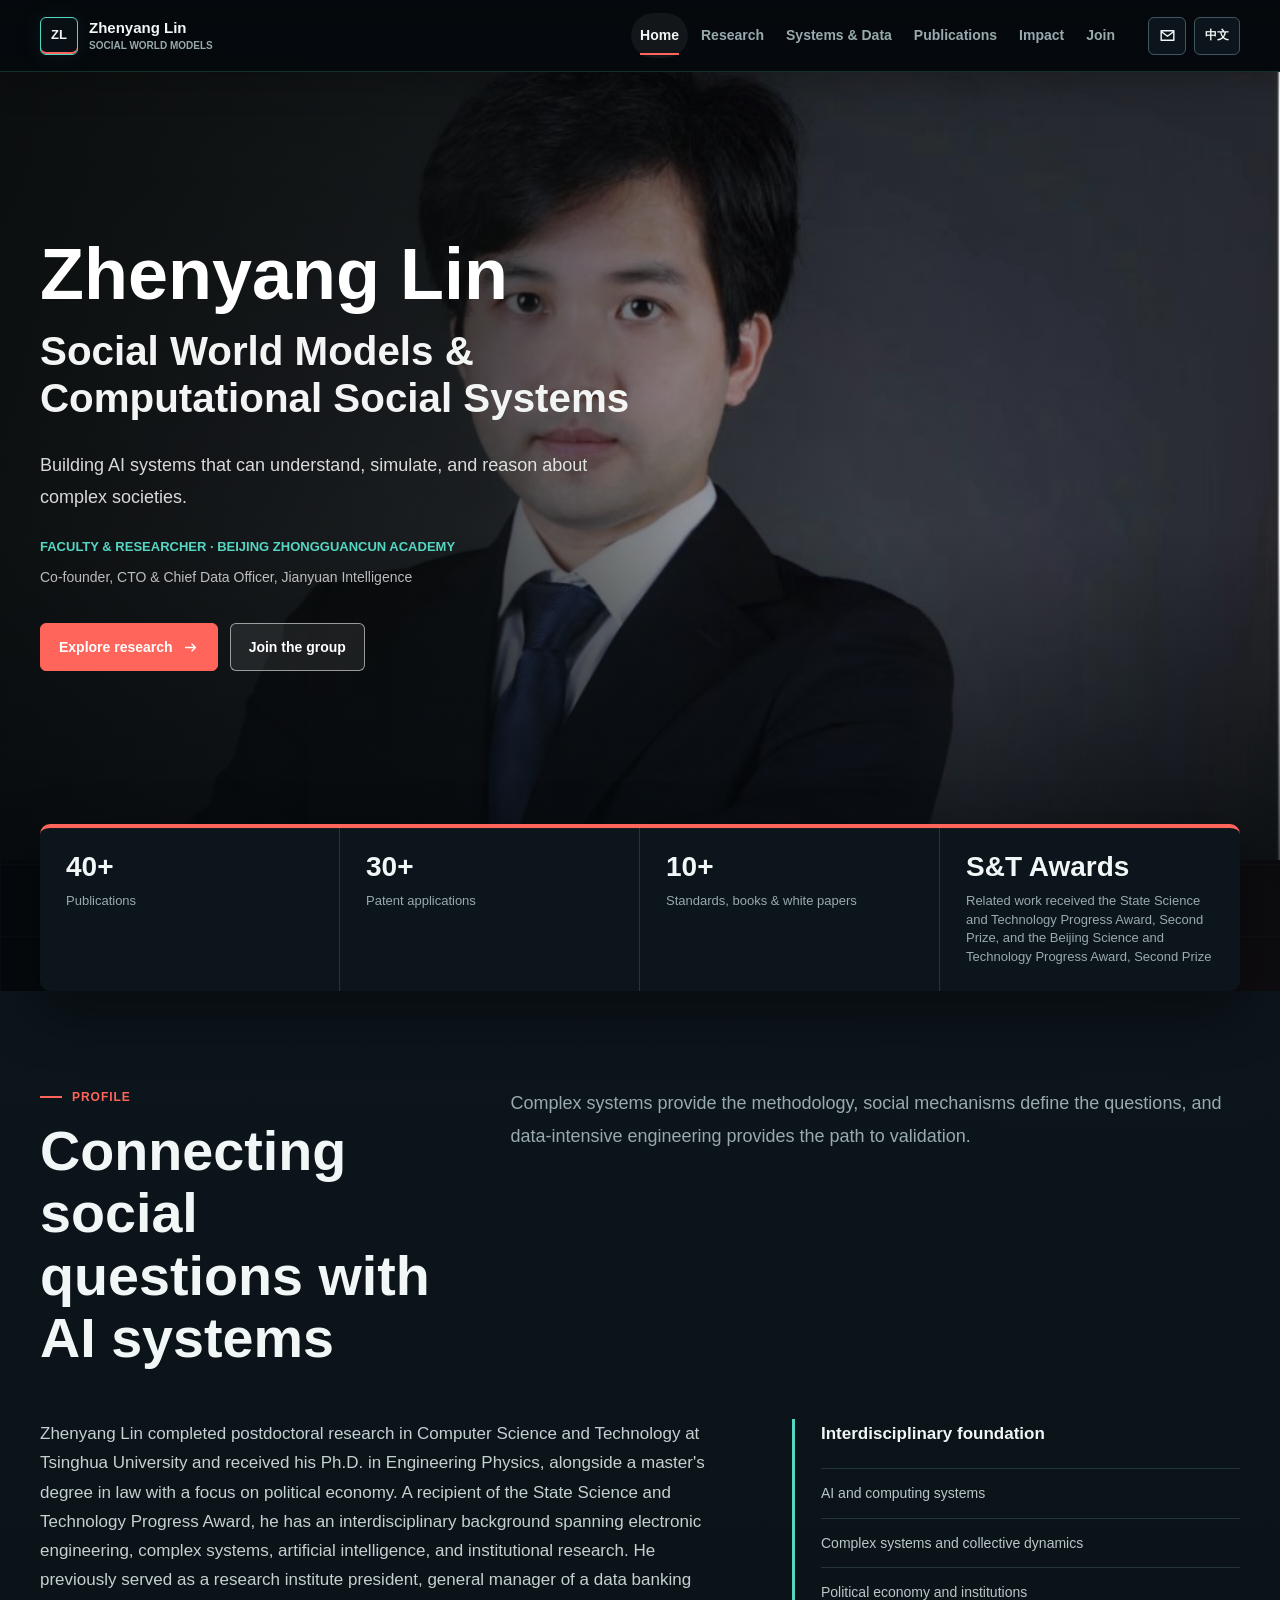
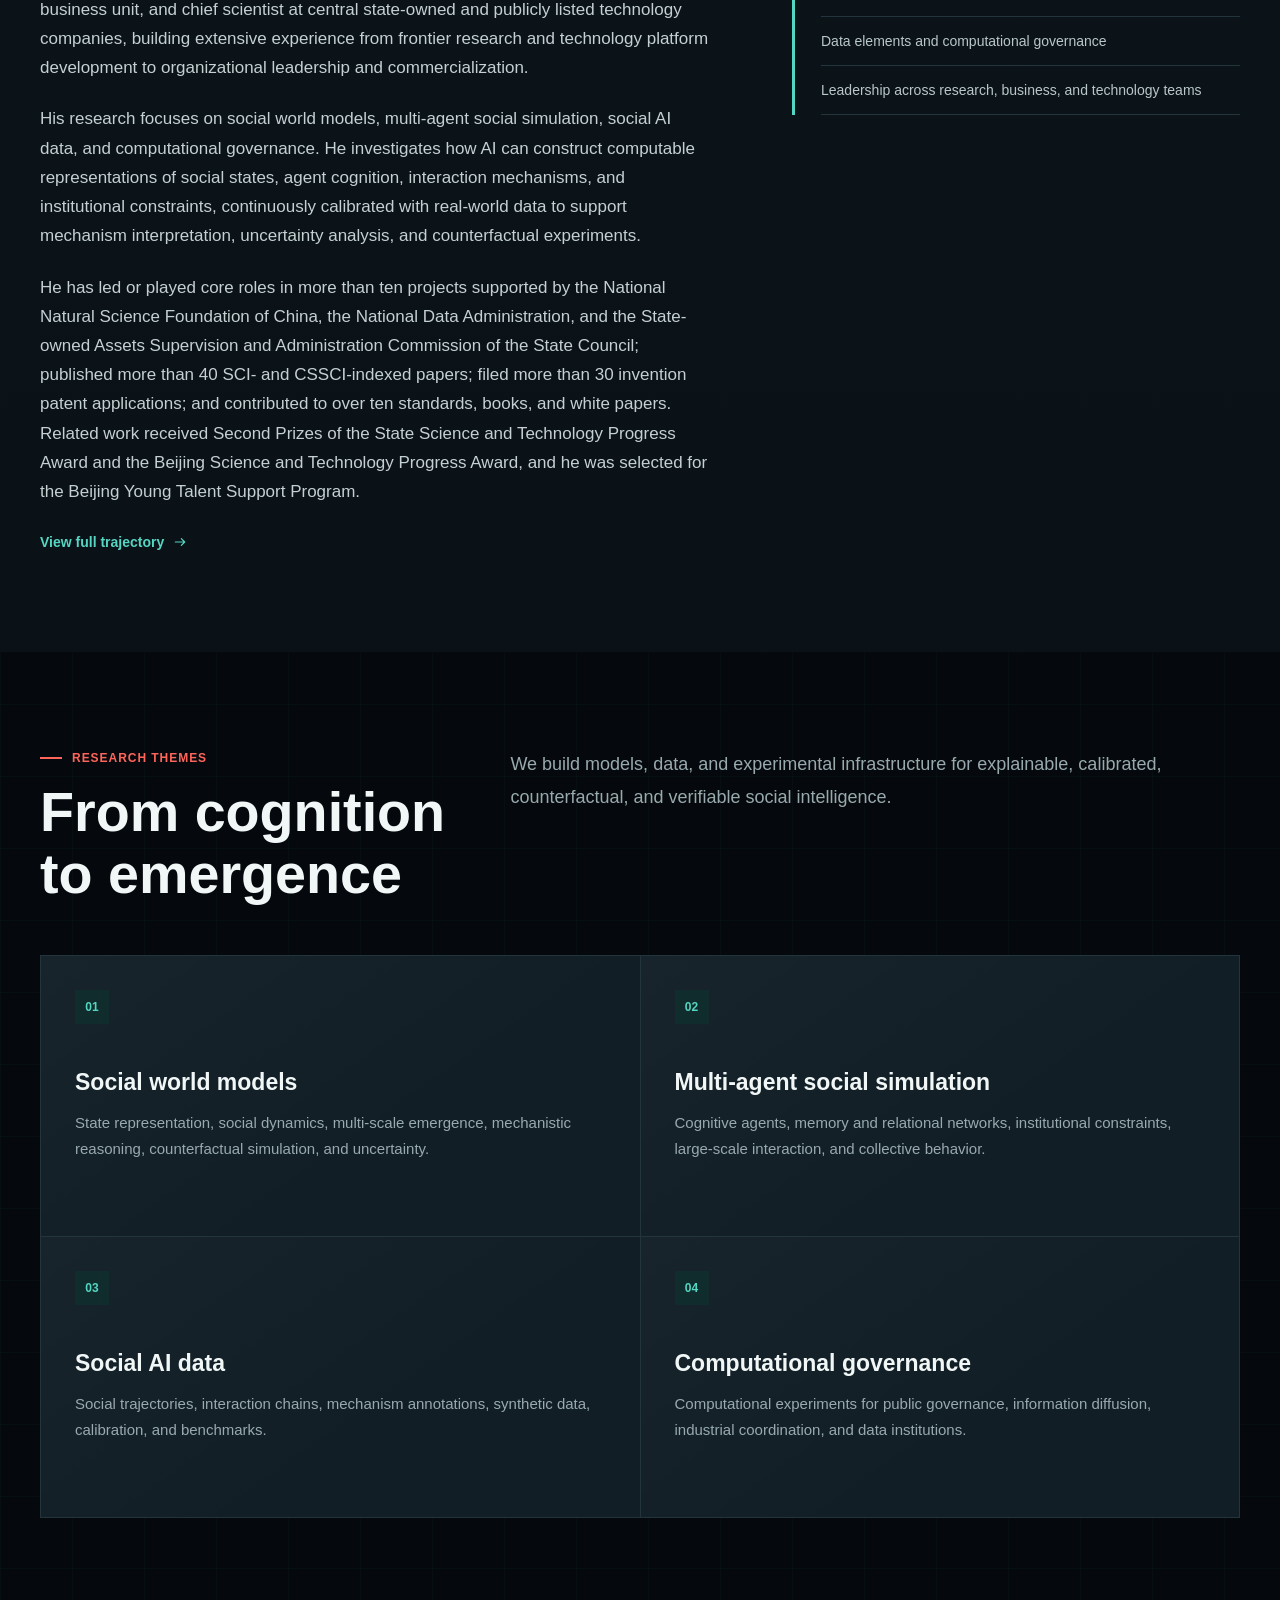
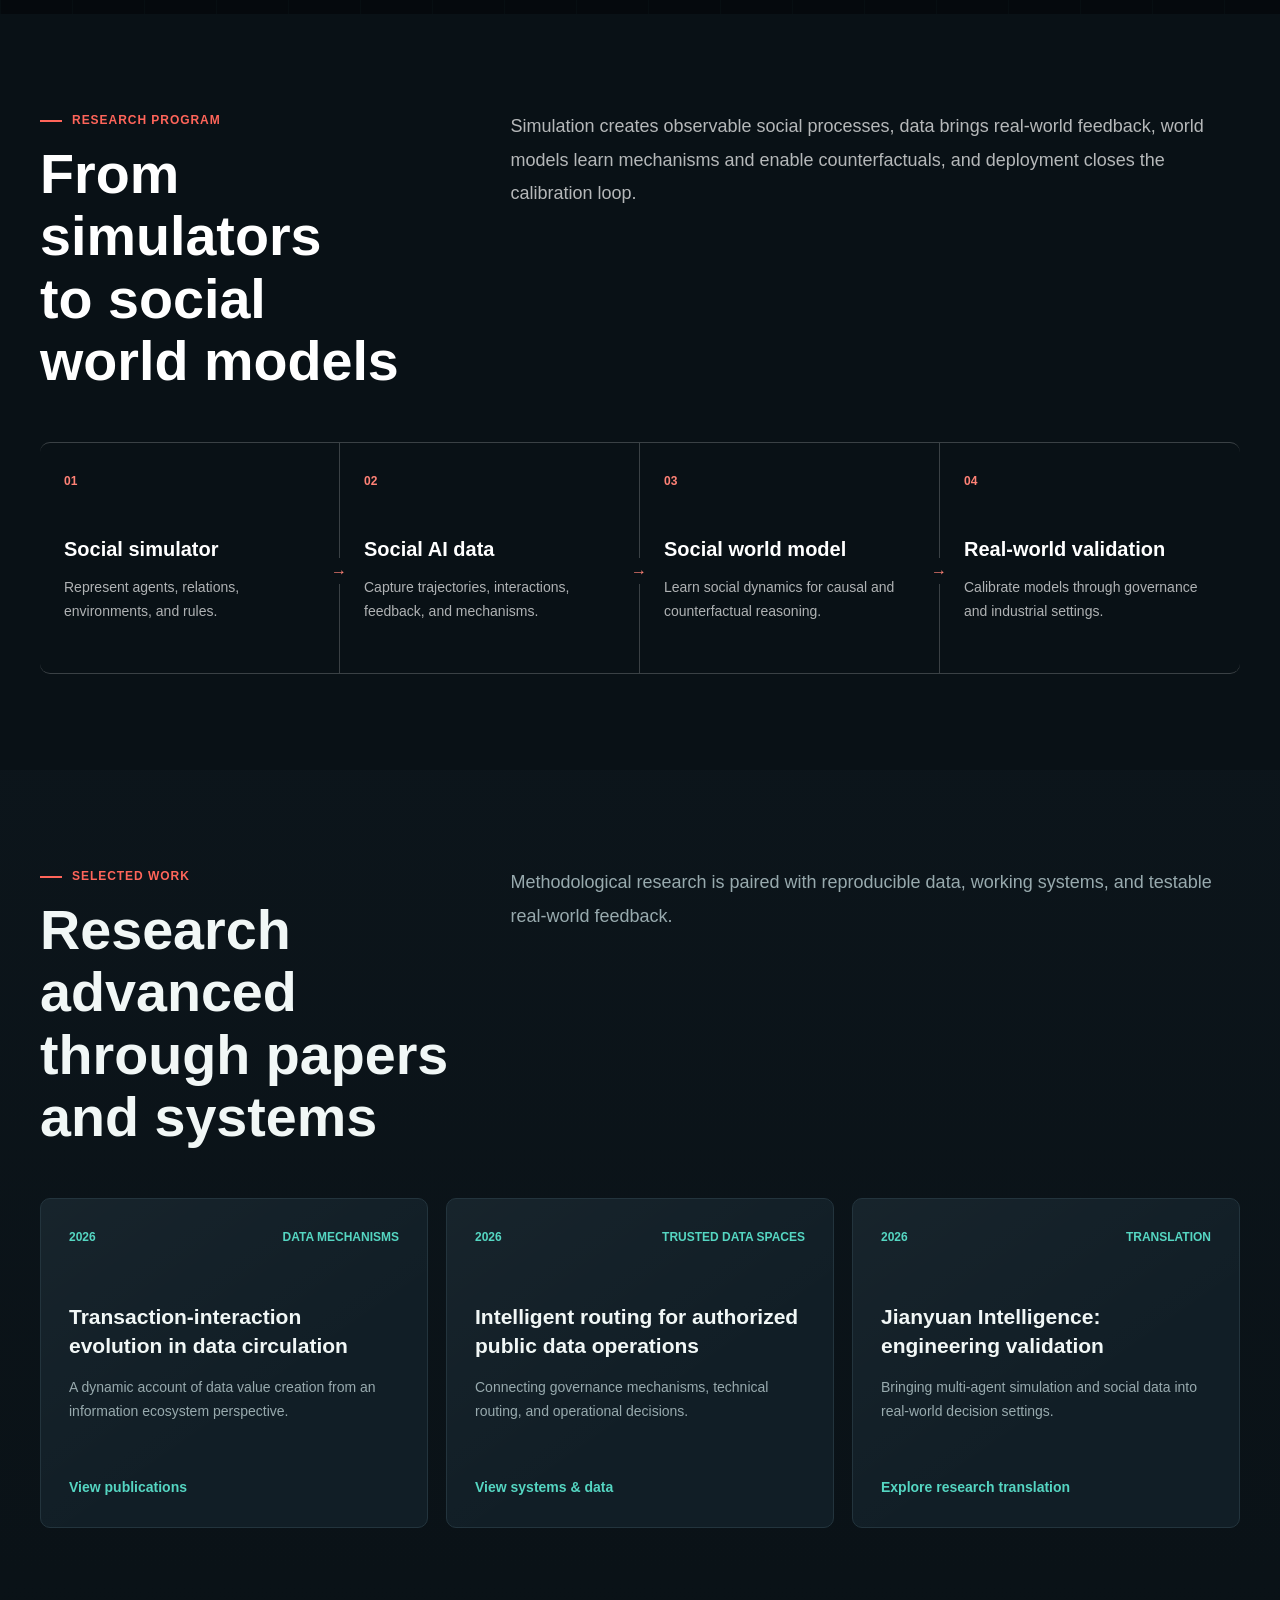
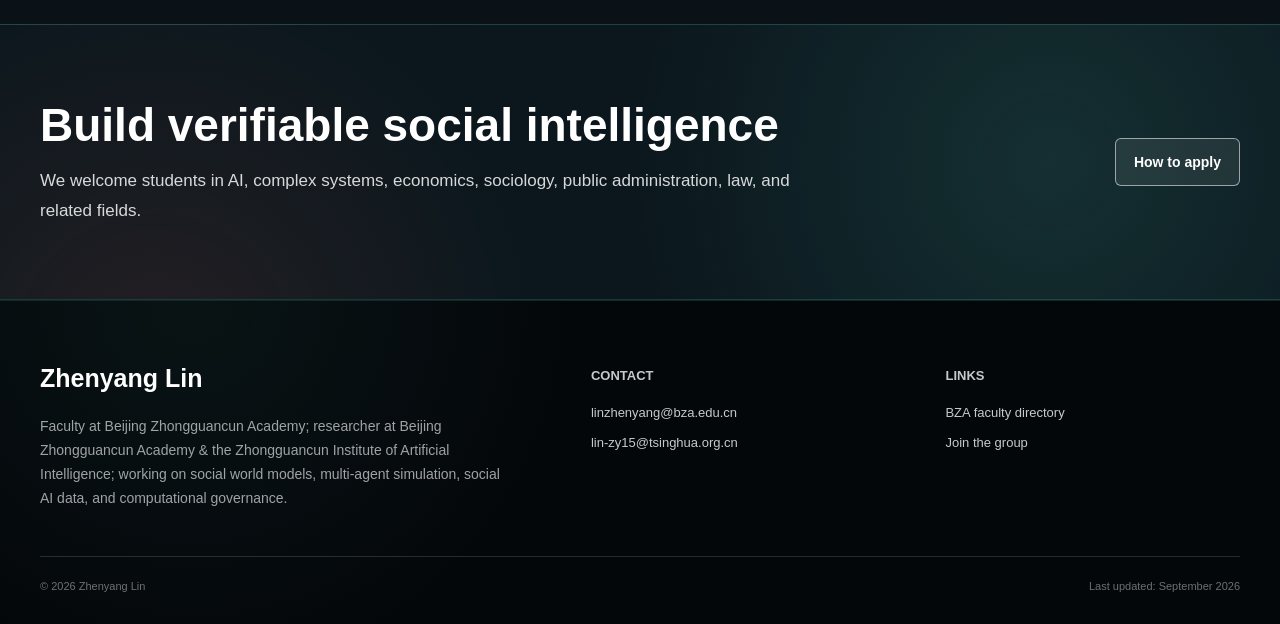
==== commit 26ba6d02: "Refresh site content and visual design" ====
--- a/index.html
+++ b/index.html
@@ -5,13 +5,13 @@
     <meta name="viewport" content="width=device-width, initial-scale=1" />
     <meta
       name="description"
-      content="林镇阳，北京中关村学院导师，研究社会世界模型、多智能体社会模拟、社会 AI Data 与计算治理。"
+      content="林镇阳，北京中关村学院博士生导师，研究社会世界模型、多智能体社会模拟、社会 AI Data 与计算治理。"
     />
     <meta name="theme-color" content="#141918" />
     <title>林镇阳 | 社会世界模型与计算社会系统</title>
-    <link rel="icon" href="assets/images/favicon.svg" type="image/svg+xml" />
-    <link rel="stylesheet" href="assets/css/site.css" />
-    <script defer src="assets/js/site.js"></script>
+    <link rel="icon" href="assets/images/brand/favicon.svg" type="image/svg+xml" />
+    <link rel="stylesheet" href="assets/css/main.css" />
+    <script defer src="assets/js/main.js"></script>
   </head>
   <body
     data-title-zh="林镇阳 | 社会世界模型与计算社会系统"
@@ -49,19 +49,19 @@
             <span class="lang-en">Home</span>
           </a>
           <a href="research.html">
-            <span class="lang-zh">研究</span>
+            <span class="lang-zh">研究方向</span>
             <span class="lang-en">Research</span>
           </a>
           <a href="systems.html">
-            <span class="lang-zh">系统与数据</span>
+            <span class="lang-zh">系统平台</span>
             <span class="lang-en">Systems &amp; Data</span>
           </a>
           <a href="publications.html">
-            <span class="lang-zh">论文</span>
+            <span class="lang-zh">学术成果</span>
             <span class="lang-en">Publications</span>
           </a>
           <a href="impact.html">
-            <span class="lang-zh">成果转化</span>
+            <span class="lang-zh">产业转化</span>
             <span class="lang-en">Impact</span>
           </a>
           <a href="join.html">
@@ -119,7 +119,7 @@
       <section class="home-hero" aria-labelledby="home-title">
         <img
           class="home-hero-image"
-          src="assets/images/portrait.jpg"
+          src="assets/images/profile/zhenyang-lin-portrait.jpg"
           alt="林镇阳半身肖像"
         />
         <div class="page-shell hero-shell">
@@ -146,7 +146,7 @@
               >
             </p>
             <p class="hero-institution">
-              <span class="lang-zh">北京中关村学院 · 导师 · 研究员</span>
+              <span class="lang-zh">北京中关村学院 · 博士生导师 · 研究员</span>
               <span class="lang-en"
                 >Faculty &amp; Researcher · Beijing Zhongguancun Academy</span
               >
@@ -194,7 +194,7 @@
               </span>
             </div>
             <div class="signal-item">
-              <strong class="signal-value">20+</strong>
+              <strong class="signal-value">30+</strong>
               <span class="signal-label">
                 <span class="lang-zh">专利申请</span>
                 <span class="lang-en">Patent applications</span>
@@ -214,7 +214,7 @@
               </strong>
               <span class="signal-label">
                 <span class="lang-zh"
-                  >相关成果获国家科学技术进步奖二等奖，北京市科学技术进步奖二等奖</span
+                  >获国家科学技术进步奖二等奖、北京市科学技术进步奖二等奖</span
                 >
                 <span class="lang-en"
                   >Related work received the State Science and Technology
@@ -227,7 +227,7 @@
         </div>
       </div>
 
-      <section class="section section-white">
+      <section class="section section-white" id="profile">
         <div class="page-shell">
           <div class="section-heading reveal">
             <div>
@@ -257,28 +257,22 @@
           <div class="profile-grid reveal">
             <div class="profile-copy">
               <p class="lang-zh">
-                林镇阳为清华大学计算机科学与技术系博士后、工程物理系工学博士，兼修清华大学马克思主义学院政治经济学法学硕士，具有电子工程、复杂系统、人工智能与制度研究的交叉背景。
-                曾历任央企及科技上市公司研究院院长、数据银行事业部总经理、首席科学家等职务，形成了从前沿研究、技术平台建设到组织管理与产业化落地的完整实践经验。
+                林镇阳为清华大学计算机科学与技术系博士后、工程物理系工学博士，兼修政治经济学法学硕士，国家科学技术进步奖获得者，具有电子工程、复杂系统、人工智能与制度研究的交叉背景。曾历任央企及科技上市公司研究院院长、数据银行事业部总经理、首席科学家等职务，形成了从前沿研究、技术平台建设到组织管理与产业化落地的完整实践经验。
               </p>
               <p class="lang-zh">
-                研究聚焦社会世界模型、多智能体社会模拟、社会 AI Data
-                与计算治理，探索人工智能如何形成对社会状态、主体认知、互动机制与制度约束的可计算表征，并通过现实数据持续校准，支持机制解释、不确定性分析与反事实实验。
+                研究聚焦社会世界模型、多智能体社会模拟、社会 AI Data 与计算治理，探索人工智能如何形成对社会状态、主体认知、互动机制与制度约束的可计算表征，并通过现实数据持续校准，支持机制解释、不确定性分析与反事实实验。
+              </p>
+              <p class="lang-zh">
+                主持或核心参与国家自然科学基金重大项目、国家数据局、国务院国资委等课题10余项，发表 SCI、CSSCI 等论文40余篇，申请发明专利30余项，参编标准、著作和白皮书10余项。相关成果获国家科学技术进步奖二等奖、北京市科学技术进步奖二等奖，入选北京市青年人才托举工程。
               </p>
               <p class="lang-en">
-                Zhenyang Lin completed postdoctoral research in Computer Science
-                and Technology and received his Ph.D. in Engineering Physics
-                from Tsinghua University, alongside formal graduate training in
-                political economy. He previously served in roles including
-                research institute dean, general manager of a data banking
-                business unit, and chief scientist across central state-owned
-                and publicly listed technology enterprises.
+                Zhenyang Lin completed postdoctoral research in Computer Science and Technology at Tsinghua University and received his Ph.D. in Engineering Physics, alongside a master's degree in law with a focus on political economy. A recipient of the State Science and Technology Progress Award, he has an interdisciplinary background spanning electronic engineering, complex systems, artificial intelligence, and institutional research. He previously served as a research institute president, general manager of a data banking business unit, and chief scientist at central state-owned and publicly listed technology companies, building extensive experience from frontier research and technology platform development to organizational leadership and commercialization.
               </p>
               <p class="lang-en">
-                His research focuses on social world models, multi-agent social
-                simulation, social AI data, and computational governance. The
-                central goal is to build computable representations of social
-                states, cognition, interaction, and institutions that can be
-                calibrated with real-world data.
+                His research focuses on social world models, multi-agent social simulation, social AI data, and computational governance. He investigates how AI can construct computable representations of social states, agent cognition, interaction mechanisms, and institutional constraints, continuously calibrated with real-world data to support mechanism interpretation, uncertainty analysis, and counterfactual experiments.
+              </p>
+              <p class="lang-en">
+                He has led or played core roles in more than ten projects supported by the National Natural Science Foundation of China, the National Data Administration, and the State-owned Assets Supervision and Administration Commission of the State Council; published more than 40 SCI- and CSSCI-indexed papers; filed more than 30 invention patent applications; and contributed to over ten standards, books, and white papers. Related work received Second Prizes of the State Science and Technology Progress Award and the Beijing Science and Technology Progress Award, and he was selected for the Beijing Young Talent Support Program.
               </p>
               <a class="text-link" href="impact.html">
                 <span class="lang-zh">了解完整经历</span>
@@ -597,7 +591,7 @@
                 >
               </p>
               <a class="text-link" href="systems.html">
-                <span class="lang-zh">查看系统与数据</span>
+                <span class="lang-zh">查看系统平台</span>
                 <span class="lang-en">View systems &amp; data</span>
               </a>
             </article>
@@ -605,7 +599,7 @@
               <div class="output-meta">
                 <span>2026</span>
                 <span>
-                  <span class="lang-zh">成果转化</span>
+                  <span class="lang-zh">产业转化</span>
                   <span class="lang-en">Translation</span>
                 </span>
               </div>
@@ -625,7 +619,7 @@
                 >
               </p>
               <a class="text-link" href="impact.html">
-                <span class="lang-zh">了解成果转化</span>
+                <span class="lang-zh">了解产业转化</span>
                 <span class="lang-en">Explore research translation</span>
               </a>
             </article>
@@ -668,7 +662,7 @@
             </h2>
             <p class="footer-description">
               <span class="lang-zh"
-                >北京中关村学院导师，北京中关村学院&amp;中关村人工智能研究院研究员，研究社会世界模型、多智能体社会模拟、社会
+                >北京中关村学院博士生导师，北京中关村学院&amp;中关村人工智能研究院研究员，研究社会世界模型、多智能体社会模拟、社会
                 AI Data 与计算治理。</span
               >
               <span class="lang-en"
@@ -695,8 +689,10 @@
               <span class="lang-zh">相关链接</span>
               <span class="lang-en">Links</span>
             </h3>
-            <a href="https://www.bza.edu.cn/faculty">
-              <span class="lang-zh">北京中关村学院导师页</span>
+            <a
+              href="https://www.bza.edu.cn/teacher/cpuolj2lxnlvapnph97gault4op3o8vf"
+            >
+              <span class="lang-zh">北京中关村学院博士生导师页</span>
               <span class="lang-en">BZA faculty directory</span>
             </a>
             <a href="join.html">
@@ -712,8 +708,8 @@
             ><span class="lang-en">Zhenyang Lin</span></span
           >
           <span>
-            <span class="lang-zh">最后更新：2026年8月</span>
-            <span class="lang-en">Last updated: August 2026</span>
+            <span class="lang-zh">最后更新：2026年9月</span>
+            <span class="lang-en">Last updated: September 2026</span>
           </span>
         </div>
       </div>
--- a/assets/css/main.css
+++ b/assets/css/main.css
@@ -0,0 +1,2664 @@
+:root {
+  --paper: #05090d;
+  --surface: #0c151b;
+  --surface-raised: #111e26;
+  --surface-soft: #0e1a21;
+  --ink: #f1f7f6;
+  --muted: #98aaae;
+  --line: #23343d;
+  --line-strong: #415760;
+  --accent: #ff655a;
+  --accent-dark: #d94740;
+  --teal: #55d6c2;
+  --teal-soft: #102c2c;
+  --amber: #d8b15d;
+  --radius-sm: 6px;
+  --radius-md: 10px;
+  --radius-lg: 16px;
+  --header-height: 72px;
+  --page-width: 1200px;
+  --reading-width: 800px;
+  --shadow: 0 20px 56px rgba(0, 0, 0, 0.42);
+}
+
+* {
+  box-sizing: border-box;
+}
+
+html {
+  scroll-behavior: smooth;
+}
+
+html[data-lang="zh"] .lang-en,
+html[data-lang="en"] .lang-zh {
+  display: none !important;
+}
+
+body {
+  margin: 0;
+  background-color: var(--paper);
+  background-image:
+    radial-gradient(circle at 12% 8%, rgba(85, 214, 194, 0.07), transparent 26rem),
+    radial-gradient(circle at 88% 18%, rgba(255, 101, 90, 0.055), transparent 24rem),
+    linear-gradient(rgba(85, 214, 194, 0.025) 1px, transparent 1px),
+    linear-gradient(90deg, rgba(85, 214, 194, 0.025) 1px, transparent 1px);
+  background-size: auto, auto, 72px 72px, 72px 72px;
+  color: var(--ink);
+  font-family:
+    Inter, "Noto Sans SC", "Microsoft YaHei", "PingFang SC", Arial,
+    sans-serif;
+  font-size: 16px;
+  line-height: 1.72;
+  text-rendering: optimizeLegibility;
+}
+
+::selection {
+  background: rgba(85, 214, 194, 0.3);
+  color: #fff;
+}
+
+body.menu-open {
+  overflow: hidden;
+}
+
+img {
+  display: block;
+  max-width: 100%;
+}
+
+a {
+  color: inherit;
+  text-decoration: none;
+}
+
+button,
+input {
+  font: inherit;
+}
+
+button {
+  color: inherit;
+}
+
+:focus-visible {
+  outline: 3px solid rgba(85, 214, 194, 0.42);
+  outline-offset: 3px;
+}
+
+.skip-link {
+  position: fixed;
+  left: 16px;
+  top: -80px;
+  z-index: 200;
+  padding: 10px 14px;
+  background: var(--teal);
+  color: #06100f;
+  transition: top 160ms ease;
+}
+
+.skip-link:focus {
+  top: 12px;
+}
+
+.site-header {
+  position: sticky;
+  top: 0;
+  z-index: 100;
+  height: var(--header-height);
+  border-bottom: 1px solid rgba(85, 214, 194, 0.18);
+  background: linear-gradient(180deg, rgba(5, 9, 13, 0.96), rgba(5, 9, 13, 0.88));
+  box-shadow: 0 10px 34px rgba(0, 0, 0, 0.22);
+  backdrop-filter: blur(18px) saturate(125%);
+}
+
+.nav-shell {
+  width: min(calc(100% - 40px), var(--page-width));
+  height: 100%;
+  margin: 0 auto;
+  display: flex;
+  align-items: center;
+  gap: 24px;
+}
+
+.brand {
+  flex: 0 0 auto;
+  display: inline-flex;
+  align-items: center;
+  gap: 11px;
+  min-width: 178px;
+}
+
+.brand-mark {
+  width: 38px;
+  height: 38px;
+  display: grid;
+  place-items: center;
+  border: 1px solid var(--teal);
+  border-radius: var(--radius-sm);
+  background: #081015;
+  color: var(--ink);
+  box-shadow:
+    inset 0 -2px 0 var(--accent),
+    0 0 24px rgba(85, 214, 194, 0.08);
+  font-size: 13px;
+  font-weight: 800;
+  letter-spacing: 0;
+}
+
+.brand-copy {
+  display: grid;
+  line-height: 1.2;
+}
+
+.brand-name {
+  font-size: 15px;
+  font-weight: 800;
+}
+
+.brand-field {
+  margin-top: 3px;
+  color: var(--muted);
+  font-size: 10px;
+  font-weight: 700;
+  text-transform: uppercase;
+  letter-spacing: 0;
+}
+
+.site-nav {
+  display: flex;
+  align-items: center;
+  justify-content: center;
+  gap: 4px;
+  margin-left: auto;
+}
+
+.site-nav a {
+  position: relative;
+  padding: 10px 9px;
+  color: var(--muted);
+  font-size: 14px;
+  font-weight: 650;
+  white-space: nowrap;
+  border-radius: 999px;
+  transition:
+    color 160ms ease,
+    background 160ms ease;
+}
+
+.site-nav a::after {
+  content: "";
+  position: absolute;
+  left: 9px;
+  right: 9px;
+  bottom: 3px;
+  height: 2px;
+  background: transparent;
+}
+
+.site-nav a:hover,
+.site-nav a[aria-current="page"] {
+  color: var(--ink);
+  background: rgba(255, 255, 255, 0.055);
+}
+
+.site-nav a[aria-current="page"]::after {
+  background: var(--accent);
+}
+
+.nav-tools {
+  display: flex;
+  align-items: center;
+  gap: 8px;
+}
+
+.icon-button,
+.language-button,
+.menu-button {
+  height: 38px;
+  border: 1px solid var(--line-strong);
+  background: var(--surface);
+  border-radius: var(--radius-sm);
+  display: inline-grid;
+  place-items: center;
+  cursor: pointer;
+  transition:
+    border-color 160ms ease,
+    color 160ms ease,
+    background 160ms ease;
+}
+
+.icon-button,
+.menu-button {
+  width: 38px;
+  padding: 0;
+}
+
+.icon-button:hover,
+.language-button:hover,
+.menu-button:hover {
+  border-color: var(--ink);
+  color: var(--accent);
+}
+
+.language-button {
+  min-width: 46px;
+  padding: 0 10px;
+  font-size: 12px;
+  font-weight: 800;
+}
+
+.icon-button svg,
+.menu-button svg {
+  width: 19px;
+  height: 19px;
+}
+
+.menu-button {
+  display: none;
+}
+
+main {
+  overflow: hidden;
+}
+
+.page-shell {
+  width: min(calc(100% - 40px), var(--page-width));
+  margin: 0 auto;
+}
+
+.reading-shell {
+  width: min(calc(100% - 40px), var(--reading-width));
+  margin: 0 auto;
+}
+
+.home-hero {
+  position: relative;
+  min-height: 650px;
+  height: calc(100svh - 112px);
+  max-height: 790px;
+  isolation: isolate;
+  background: #05090c;
+  color: #fff;
+}
+
+.home-hero::before {
+  content: "";
+  position: absolute;
+  inset: 0;
+  z-index: -1;
+  background:
+    linear-gradient(
+      90deg,
+      rgba(10, 13, 13, 0.9) 0%,
+      rgba(10, 13, 13, 0.72) 38%,
+      rgba(10, 13, 13, 0.2) 68%,
+      rgba(10, 13, 13, 0.08) 100%
+    );
+}
+
+.home-hero-image {
+  position: absolute;
+  inset: 0;
+  z-index: -2;
+  width: 100%;
+  height: 100%;
+  object-fit: cover;
+  object-position: 68% 21%;
+}
+
+.hero-shell {
+  height: 100%;
+  display: flex;
+  align-items: center;
+}
+
+.hero-copy {
+  width: min(650px, 62%);
+  padding: 48px 0 72px;
+}
+
+.eyebrow {
+  display: inline-flex;
+  align-items: center;
+  gap: 9px;
+  margin: 0 0 20px;
+  color: var(--accent);
+  font-size: 13px;
+  font-weight: 800;
+  text-transform: uppercase;
+}
+
+.eyebrow::before {
+  content: "";
+  width: 28px;
+  height: 2px;
+  background: currentColor;
+}
+
+.home-hero .eyebrow {
+  color: var(--teal);
+}
+
+.hero-title {
+  max-width: 640px;
+  margin: 0;
+  font-size: 72px;
+  font-weight: 820;
+  line-height: 1.04;
+  letter-spacing: 0;
+}
+
+.hero-title .title-name {
+  display: block;
+  margin-bottom: 16px;
+}
+
+.hero-title .title-topic {
+  display: block;
+  color: #f3f5f4;
+  font-size: 0.56em;
+  line-height: 1.18;
+}
+
+.hero-summary {
+  max-width: 590px;
+  margin: 26px 0 0;
+  color: rgba(255, 255, 255, 0.84);
+  font-size: 18px;
+  line-height: 1.8;
+}
+
+.hero-institution {
+  margin: 22px 0 0;
+  color: var(--teal);
+  font-size: 13px;
+  font-weight: 780;
+  text-transform: uppercase;
+}
+
+.hero-role {
+  margin: 7px 0 0;
+  color: rgba(255, 255, 255, 0.72);
+  font-size: 14px;
+}
+
+.hero-actions {
+  display: flex;
+  flex-wrap: wrap;
+  gap: 12px;
+  margin-top: 34px;
+}
+
+.button {
+  min-height: 46px;
+  padding: 11px 18px;
+  border: 1px solid var(--teal);
+  border-radius: var(--radius-sm);
+  background: var(--teal);
+  color: #06100f;
+  display: inline-flex;
+  align-items: center;
+  justify-content: center;
+  gap: 9px;
+  font-size: 14px;
+  font-weight: 750;
+  cursor: pointer;
+  transition:
+    transform 160ms ease,
+    box-shadow 160ms ease,
+    border-color 160ms ease,
+    background 160ms ease;
+}
+
+.button:hover {
+  transform: translateY(-2px);
+  box-shadow: 0 12px 28px rgba(0, 0, 0, 0.26);
+}
+
+.button-accent {
+  border-color: var(--accent);
+  background: var(--accent);
+  color: #fff;
+}
+
+.button-accent:hover {
+  border-color: #ef6559;
+  background: #ef6559;
+}
+
+.button-light {
+  border-color: rgba(255, 255, 255, 0.55);
+  background: rgba(255, 255, 255, 0.08);
+  color: #fff;
+}
+
+.button-light:hover {
+  border-color: #fff;
+  background: rgba(255, 255, 255, 0.15);
+}
+
+.button-ghost {
+  border-color: var(--line-strong);
+  background: transparent;
+  color: var(--ink);
+}
+
+.button-ghost:hover {
+  border-color: var(--ink);
+  background: var(--surface-raised);
+}
+
+.button svg {
+  width: 17px;
+  height: 17px;
+}
+
+.signal-strip {
+  position: relative;
+  z-index: 2;
+  margin-top: -36px;
+}
+
+.signal-grid {
+  display: grid;
+  grid-template-columns: repeat(4, minmax(0, 1fr));
+  min-height: 122px;
+  border-top: 4px solid var(--accent);
+  border-radius: var(--radius-md);
+  overflow: hidden;
+  background: var(--surface);
+  box-shadow:
+    var(--shadow),
+    inset 0 1px 0 rgba(255, 255, 255, 0.025);
+}
+
+.signal-item {
+  position: relative;
+  min-width: 0;
+  padding: 24px 26px;
+  border-right: 1px solid var(--line);
+  transition: background 180ms ease;
+}
+
+.signal-item:hover {
+  background: linear-gradient(145deg, rgba(85, 214, 194, 0.055), rgba(255, 101, 90, 0.025));
+}
+
+.signal-item:last-child {
+  border-right: 0;
+}
+
+.signal-value {
+  display: block;
+  color: var(--ink);
+  font-size: 28px;
+  font-weight: 820;
+  line-height: 1.1;
+}
+
+.signal-label {
+  display: block;
+  margin-top: 9px;
+  color: var(--muted);
+  font-size: 13px;
+  line-height: 1.45;
+}
+
+.section {
+  padding: 96px 0;
+}
+
+.section-tight {
+  padding: 72px 0;
+}
+
+.section-white {
+  background: linear-gradient(180deg, rgba(12, 21, 27, 0.98), rgba(10, 18, 23, 0.98));
+}
+
+.section-dark {
+  background: #091116;
+  color: #fff;
+}
+
+.section-tint {
+  background: linear-gradient(180deg, #081015, #0b141a);
+}
+
+.section-heading {
+  display: grid;
+  grid-template-columns: minmax(0, 0.72fr) minmax(300px, 1.28fr);
+  gap: 60px;
+  align-items: start;
+  margin-bottom: 50px;
+}
+
+.section-kicker {
+  margin: 0 0 12px;
+  color: var(--accent);
+  font-size: 12px;
+  font-weight: 820;
+  letter-spacing: 0.08em;
+  text-transform: uppercase;
+}
+
+.section-title {
+  margin: 0;
+  font-size: clamp(42px, 4.35vw, 56px);
+  line-height: 1.12;
+  letter-spacing: 0;
+  text-wrap: balance;
+}
+
+.section-lead {
+  margin: 0;
+  color: var(--muted);
+  font-size: 18px;
+  line-height: 1.85;
+  text-wrap: pretty;
+}
+
+.section-dark .section-lead,
+.section-dark .muted {
+  color: rgba(255, 255, 255, 0.7);
+}
+
+.text-link {
+  display: inline-flex;
+  align-items: center;
+  gap: 8px;
+  color: var(--teal);
+  font-size: 14px;
+  font-weight: 780;
+}
+
+.text-link:hover {
+  color: var(--accent);
+}
+
+.text-link svg {
+  width: 16px;
+  height: 16px;
+}
+
+.profile-grid {
+  display: grid;
+  grid-template-columns: minmax(0, 1.2fr) minmax(260px, 0.8fr);
+  gap: 80px;
+  align-items: start;
+}
+
+.profile-copy p {
+  margin: 0 0 22px;
+  color: #c4d0d2;
+  font-size: 17px;
+}
+
+.profile-aside {
+  border-left: 3px solid var(--teal);
+  padding-left: 26px;
+}
+
+.profile-aside h3 {
+  margin: 0 0 20px;
+  font-size: 17px;
+}
+
+.clean-list {
+  margin: 0;
+  padding: 0;
+  list-style: none;
+}
+
+.clean-list li {
+  padding: 12px 0;
+  border-top: 1px solid var(--line);
+  color: #b9c7c9;
+  font-size: 14px;
+}
+
+.clean-list li:last-child {
+  border-bottom: 1px solid var(--line);
+}
+
+.research-grid {
+  display: grid;
+  grid-template-columns: repeat(2, minmax(0, 1fr));
+  gap: 1px;
+  background: var(--line);
+  border: 1px solid var(--line);
+}
+
+.research-card {
+  min-height: 280px;
+  padding: 34px;
+  background: var(--surface-raised);
+}
+
+.research-card-index {
+  display: inline-grid;
+  place-items: center;
+  width: 34px;
+  height: 34px;
+  margin-bottom: 44px;
+  background: var(--teal-soft);
+  color: var(--teal);
+  font-size: 12px;
+  font-weight: 850;
+}
+
+.research-card h3 {
+  margin: 0 0 12px;
+  font-size: 23px;
+  line-height: 1.3;
+}
+
+.research-card p {
+  margin: 0;
+  color: var(--muted);
+  font-size: 15px;
+}
+
+.research-card:hover .research-card-index {
+  background: var(--accent);
+  color: #fff;
+}
+
+.route {
+  display: grid;
+  grid-template-columns: repeat(4, minmax(0, 1fr));
+  margin-top: 44px;
+  border-top: 1px solid rgba(255, 255, 255, 0.2);
+  border-bottom: 1px solid rgba(255, 255, 255, 0.2);
+}
+
+.route-step {
+  position: relative;
+  min-height: 230px;
+  padding: 28px 24px 30px;
+  border-right: 1px solid rgba(255, 255, 255, 0.2);
+}
+
+.route-step:last-child {
+  border-right: 0;
+}
+
+.route-number {
+  display: block;
+  color: #ff8276;
+  font-size: 12px;
+  font-weight: 850;
+}
+
+.route-step h3 {
+  margin: 44px 0 12px;
+  font-size: 20px;
+  line-height: 1.35;
+}
+
+.route-step p {
+  margin: 0;
+  color: rgba(255, 255, 255, 0.68);
+  font-size: 14px;
+}
+
+.route-step:not(:last-child)::after {
+  content: "→";
+  position: absolute;
+  right: -13px;
+  top: 50%;
+  z-index: 2;
+  width: 26px;
+  height: 26px;
+  display: grid;
+  place-items: center;
+  background: #091116;
+  color: #ff8276;
+  font-weight: 800;
+}
+
+.output-list {
+  display: grid;
+  grid-template-columns: repeat(3, minmax(0, 1fr));
+  gap: 18px;
+}
+
+.output-card {
+  display: flex;
+  flex-direction: column;
+  min-height: 330px;
+  padding: 28px;
+  border: 1px solid var(--line);
+  border-radius: 6px;
+  background: var(--surface-raised);
+}
+
+.output-meta {
+  display: flex;
+  justify-content: space-between;
+  gap: 20px;
+  color: var(--teal);
+  font-size: 12px;
+  font-weight: 800;
+  text-transform: uppercase;
+}
+
+.output-card h3 {
+  margin: 54px 0 14px;
+  font-size: 21px;
+  line-height: 1.4;
+}
+
+.output-card p {
+  margin: 0;
+  color: var(--muted);
+  font-size: 14px;
+}
+
+.output-card .text-link {
+  margin-top: auto;
+  padding-top: 24px;
+}
+
+.cta-band {
+  padding: 74px 0;
+  border-top: 1px solid rgba(85, 214, 194, 0.22);
+  border-bottom: 1px solid rgba(85, 214, 194, 0.18);
+  background: #0c181e;
+  color: #fff;
+}
+
+.cta-layout {
+  display: grid;
+  grid-template-columns: minmax(0, 1.3fr) auto;
+  align-items: center;
+  gap: 48px;
+}
+
+.cta-band h2 {
+  margin: 0 0 14px;
+  font-size: 46px;
+  line-height: 1.15;
+}
+
+.cta-band p {
+  max-width: 750px;
+  margin: 0;
+  color: rgba(255, 255, 255, 0.83);
+  font-size: 17px;
+}
+
+.page-hero {
+  padding: 86px 0 70px;
+  border-bottom: 1px solid var(--line);
+  background: var(--surface);
+}
+
+.page-hero-grid {
+  display: grid;
+  grid-template-columns: minmax(0, 0.75fr) minmax(300px, 1.25fr);
+  gap: 70px;
+  align-items: end;
+}
+
+.page-number {
+  display: block;
+  margin-bottom: 16px;
+  color: var(--accent);
+  font-size: 13px;
+  font-weight: 850;
+}
+
+.page-title {
+  margin: 0;
+  font-size: 70px;
+  line-height: 1.04;
+  letter-spacing: 0;
+}
+
+.page-intro {
+  margin: 0;
+  color: var(--muted);
+  font-size: 20px;
+  line-height: 1.8;
+}
+
+.figure-wide {
+  margin: 0;
+}
+
+.figure-frame {
+  overflow: hidden;
+  border: 1px solid var(--line);
+  border-radius: 6px;
+  background: #f7f9f9;
+  box-shadow: 0 18px 46px rgba(0, 0, 0, 0.34);
+}
+
+.figure-frame img {
+  display: block;
+  width: 100%;
+  height: auto;
+}
+
+.concept-diagram {
+  padding: clamp(24px, 4vw, 52px);
+  color: var(--ink);
+  background:
+    linear-gradient(rgba(85, 214, 194, 0.055) 1px, transparent 1px),
+    linear-gradient(90deg, rgba(85, 214, 194, 0.055) 1px, transparent 1px),
+    #0a1217;
+  background-size: 40px 40px;
+}
+
+.diagram-header {
+  max-width: 900px;
+}
+
+.diagram-kicker,
+.diagram-label {
+  margin: 0;
+  color: var(--teal);
+  font-size: 12px;
+  font-weight: 800;
+  letter-spacing: 0;
+  text-transform: uppercase;
+}
+
+.diagram-header h3 {
+  max-width: 1000px;
+  margin: 8px 0 10px;
+  font-size: clamp(27px, 4vw, 48px);
+  line-height: 1.08;
+}
+
+.diagram-header > p:last-child {
+  max-width: 850px;
+  margin: 0;
+  color: var(--muted);
+  font-size: 15px;
+  line-height: 1.7;
+}
+
+.diagram-banner {
+  display: grid;
+  grid-template-columns: minmax(200px, 0.42fr) minmax(300px, 1fr);
+  gap: 24px;
+  align-items: center;
+  margin-top: 28px;
+  padding: 18px 20px;
+  border-left: 4px solid var(--teal);
+  background: #14242b;
+}
+
+.diagram-banner strong {
+  color: var(--teal);
+  font-size: 17px;
+}
+
+.diagram-banner span {
+  color: #c2d0d2;
+  font-size: 13px;
+  line-height: 1.6;
+}
+
+.diagram-banner-amber {
+  border-left-color: var(--amber);
+}
+
+.diagram-banner-amber strong {
+  color: var(--amber);
+}
+
+.diagram-grid {
+  display: grid;
+  gap: 12px;
+  margin-top: 22px;
+}
+
+.diagram-grid-five {
+  grid-template-columns: repeat(5, minmax(0, 1fr));
+}
+
+.diagram-grid-three {
+  grid-template-columns: repeat(3, minmax(0, 1fr));
+}
+
+.diagram-card {
+  min-width: 0;
+  padding: 20px;
+  border-top: 3px solid var(--teal);
+  background: var(--surface-raised);
+}
+
+.diagram-card-accent {
+  border-top-color: var(--amber);
+}
+
+.diagram-code {
+  display: block;
+  margin-bottom: 24px;
+  color: var(--amber);
+  font-size: 11px;
+  font-weight: 800;
+  text-transform: uppercase;
+}
+
+.diagram-card h4 {
+  margin: 0;
+  font-size: 17px;
+  line-height: 1.3;
+}
+
+.diagram-card p,
+.diagram-card li {
+  color: var(--muted);
+  font-size: 12px;
+  line-height: 1.55;
+}
+
+.diagram-card p {
+  margin: 13px 0 0;
+}
+
+.diagram-card ul {
+  margin: 16px 0 0;
+  padding-left: 17px;
+}
+
+.diagram-card li + li {
+  margin-top: 7px;
+}
+
+.diagram-flow {
+  display: grid;
+  grid-template-columns: repeat(7, minmax(0, 1fr));
+  gap: 8px;
+  margin-top: 28px;
+}
+
+.flow-node {
+  position: relative;
+  min-width: 0;
+  padding: 17px 10px;
+  border: 1px solid var(--line-strong);
+  background: #122027;
+  text-align: center;
+}
+
+.flow-node::after {
+  position: absolute;
+  z-index: 1;
+  top: 50%;
+  right: -9px;
+  width: 9px;
+  height: 1px;
+  background: var(--teal);
+  content: "";
+}
+
+.flow-node:last-child::after {
+  display: none;
+}
+
+.flow-node b {
+  display: block;
+  margin-bottom: 7px;
+  color: var(--teal);
+  font-size: 10px;
+}
+
+.flow-node span {
+  display: block;
+  font-size: 12px;
+  font-weight: 700;
+  line-height: 1.35;
+}
+
+.flow-node-accent {
+  border-color: rgba(216, 177, 93, 0.68);
+  background: rgba(216, 177, 93, 0.13);
+}
+
+.flow-node-accent b {
+  color: var(--amber);
+}
+
+.diagram-split {
+  display: grid;
+  grid-template-columns: 1.2fr 0.8fr;
+  gap: 12px;
+  margin-top: 12px;
+}
+
+.diagram-split > div {
+  padding: 17px;
+  border: 1px dashed var(--line-strong);
+  background: rgba(18, 30, 37, 0.72);
+}
+
+.interpretation-list,
+.result-list {
+  display: grid;
+  gap: 7px;
+  margin-top: 12px;
+}
+
+.interpretation-list {
+  grid-template-columns: repeat(4, minmax(0, 1fr));
+}
+
+.interpretation-list span,
+.result-list span {
+  padding: 9px 10px;
+  background: #17272f;
+  color: #c8d4d5;
+  font-size: 11px;
+  text-align: center;
+}
+
+.result-list {
+  grid-template-columns: repeat(3, minmax(0, 1fr));
+}
+
+.result-list span {
+  background: #173235;
+}
+
+.diagram-pipeline {
+  display: grid;
+  grid-template-columns: repeat(5, minmax(0, 1fr));
+  gap: 8px;
+  margin-top: 12px;
+}
+
+.diagram-pipeline span {
+  padding: 13px 10px;
+  border-bottom: 2px solid var(--teal);
+  background: #111d23;
+  color: #d9e3e4;
+  font-size: 11px;
+  font-weight: 700;
+  text-align: center;
+}
+
+.diagram-footer {
+  margin: 22px 0 0;
+  padding: 16px 18px;
+  border-left: 4px solid var(--amber);
+  background: #16242c;
+  color: #dce5e6;
+  font-size: 13px;
+  font-weight: 700;
+  line-height: 1.55;
+}
+
+figcaption {
+  margin-top: 13px;
+  color: var(--muted);
+  font-size: 12px;
+}
+
+.track-list {
+  border-top: 1px solid var(--line-strong);
+}
+
+.track-row {
+  display: grid;
+  grid-template-columns: 72px minmax(180px, 0.65fr) minmax(300px, 1.35fr);
+  gap: 28px;
+  padding: 34px 0;
+  border-bottom: 1px solid var(--line);
+}
+
+.track-code {
+  color: var(--accent);
+  font-size: 14px;
+  font-weight: 850;
+}
+
+.track-row h3 {
+  margin: 0;
+  font-size: 22px;
+  line-height: 1.35;
+}
+
+.track-row p {
+  margin: 0;
+  color: var(--muted);
+}
+
+.question-grid {
+  display: grid;
+  grid-template-columns: repeat(3, minmax(0, 1fr));
+  gap: 18px;
+}
+
+.question-card {
+  min-height: 210px;
+  padding: 30px;
+  border: 1px solid var(--line);
+  border-radius: 6px;
+  background: var(--surface-raised);
+}
+
+.question-card span {
+  color: var(--accent);
+  font-size: 18px;
+  font-weight: 850;
+}
+
+.question-card h3 {
+  margin: 36px 0 0;
+  font-size: clamp(22px, 2vw, 29px);
+  line-height: 1.45;
+}
+
+.principle-grid {
+  display: grid;
+  grid-template-columns: repeat(4, minmax(0, 1fr));
+  gap: 24px;
+}
+
+.principle {
+  padding-top: 18px;
+  border-top: 3px solid var(--teal);
+}
+
+.principle h3 {
+  margin: 0 0 10px;
+  font-size: 17px;
+}
+
+.principle p {
+  margin: 0;
+  color: var(--muted);
+  font-size: 14px;
+}
+
+.system-map {
+  display: grid;
+  grid-template-columns: repeat(3, minmax(0, 1fr));
+  gap: 18px;
+}
+
+.system-card {
+  min-height: 260px;
+  padding: 28px;
+  border: 1px solid var(--line);
+  border-radius: 6px;
+  background: var(--surface-raised);
+}
+
+.system-status {
+  display: inline-block;
+  padding: 5px 8px;
+  border: 1px solid var(--line-strong);
+  color: var(--teal);
+  font-size: 11px;
+  font-weight: 820;
+}
+
+.system-card h3 {
+  margin: 52px 0 13px;
+  font-size: 21px;
+}
+
+.system-card p {
+  margin: 0;
+  color: var(--muted);
+  font-size: 14px;
+}
+
+.stack {
+  display: grid;
+  grid-template-columns: repeat(5, minmax(0, 1fr));
+  border: 1px solid rgba(255, 255, 255, 0.22);
+}
+
+.stack-item {
+  min-height: 210px;
+  padding: 24px 20px;
+  border-right: 1px solid rgba(255, 255, 255, 0.2);
+}
+
+.stack-item:last-child {
+  border-right: 0;
+}
+
+.stack-item span {
+  color: #ff8276;
+  font-size: 12px;
+  font-weight: 820;
+}
+
+.stack-item h3 {
+  margin: 42px 0 10px;
+  font-size: 17px;
+}
+
+.stack-item p {
+  margin: 0;
+  color: rgba(255, 255, 255, 0.66);
+  font-size: 13px;
+}
+
+.filter-bar {
+  display: grid;
+  grid-template-columns: minmax(260px, 1fr) auto;
+  gap: 20px;
+  align-items: center;
+  margin-bottom: 34px;
+}
+
+.search-field {
+  position: relative;
+}
+
+.search-field svg {
+  position: absolute;
+  left: 15px;
+  top: 50%;
+  width: 18px;
+  height: 18px;
+  color: var(--muted);
+  transform: translateY(-50%);
+  pointer-events: none;
+}
+
+.search-input {
+  width: 100%;
+  height: 46px;
+  padding: 0 16px 0 45px;
+  border: 1px solid var(--line-strong);
+  border-radius: 0;
+  background: var(--surface);
+  color: var(--ink);
+}
+
+.filter-group {
+  display: flex;
+  flex-wrap: wrap;
+  gap: 6px;
+}
+
+.filter-button {
+  height: 38px;
+  padding: 0 12px;
+  border: 1px solid var(--line-strong);
+  background: var(--surface);
+  color: var(--muted);
+  cursor: pointer;
+  font-size: 12px;
+  font-weight: 750;
+}
+
+.filter-button:hover,
+.filter-button.is-active {
+  border-color: var(--ink);
+  background: var(--ink);
+  color: #fff;
+}
+
+.result-count {
+  margin: 0 0 14px;
+  color: var(--muted);
+  font-size: 13px;
+}
+
+.publication-list {
+  border-top: 1px solid var(--line-strong);
+}
+
+.publication-item {
+  display: grid;
+  grid-template-columns: 78px minmax(0, 1fr) 120px;
+  gap: 24px;
+  padding: 28px 0;
+  border-bottom: 1px solid var(--line);
+}
+
+.publication-item[hidden] {
+  display: none;
+}
+
+.publication-year {
+  color: var(--accent);
+  font-size: 14px;
+  font-weight: 850;
+}
+
+.publication-title {
+  margin: 0;
+  font-size: 17px;
+  font-weight: 760;
+  line-height: 1.55;
+}
+
+.publication-authors {
+  margin: 8px 0 0;
+  color: var(--muted);
+  font-size: 13px;
+}
+
+.publication-venue {
+  color: var(--teal);
+  font-size: 12px;
+  font-weight: 760;
+  text-align: right;
+}
+
+.publication-note {
+  margin-top: 28px;
+  padding: 18px 20px;
+  border-left: 3px solid var(--amber);
+  background: var(--surface-raised);
+  color: var(--muted);
+  font-size: 13px;
+}
+
+.timeline {
+  position: relative;
+  margin: 0;
+  padding: 0;
+  list-style: none;
+}
+
+.timeline::before {
+  content: "";
+  position: absolute;
+  left: 129px;
+  top: 8px;
+  bottom: 8px;
+  width: 1px;
+  background: var(--line-strong);
+}
+
+.timeline-item {
+  position: relative;
+  display: grid;
+  grid-template-columns: 100px minmax(0, 1fr);
+  gap: 60px;
+  padding: 0 0 44px;
+}
+
+.timeline-item:last-child {
+  padding-bottom: 0;
+}
+
+.timeline-item::before {
+  content: "";
+  position: absolute;
+  left: 124px;
+  top: 8px;
+  width: 11px;
+  height: 11px;
+  border: 3px solid var(--surface);
+  border-radius: 50%;
+  background: var(--accent);
+}
+
+.timeline-year {
+  color: var(--teal);
+  font-size: 13px;
+  font-weight: 820;
+  text-align: right;
+}
+
+.timeline-content h3 {
+  margin: 0 0 8px;
+  font-size: 19px;
+}
+
+.timeline-content p {
+  margin: 0;
+  color: var(--muted);
+  font-size: 14px;
+}
+
+.section-heading-compact {
+  grid-template-columns: minmax(0, 820px);
+}
+
+.recognition-grid {
+  display: grid;
+  grid-template-columns: repeat(2, minmax(0, 1fr));
+  gap: 18px;
+}
+
+.recognition-card {
+  position: relative;
+  min-height: 230px;
+  padding: 30px;
+  overflow: hidden;
+  border: 1px solid var(--line);
+  border-radius: var(--radius-md);
+  background:
+    linear-gradient(145deg, rgba(255, 255, 255, 0.025), transparent 60%),
+    var(--surface-raised);
+  transition:
+    transform 180ms ease,
+    border-color 180ms ease,
+    box-shadow 180ms ease;
+}
+
+.recognition-card::before {
+  content: "";
+  position: absolute;
+  inset: 0 0 auto;
+  height: 3px;
+  background: linear-gradient(90deg, var(--accent), var(--amber));
+}
+
+.recognition-card-featured {
+  background:
+    radial-gradient(circle at 100% 0, rgba(216, 177, 93, 0.09), transparent 45%),
+    linear-gradient(145deg, rgba(255, 101, 90, 0.045), transparent 58%),
+    var(--surface-raised);
+}
+
+.recognition-card:hover {
+  border-color: var(--line-strong);
+  box-shadow: 0 18px 38px rgba(0, 0, 0, 0.25);
+  transform: translateY(-3px);
+}
+
+.recognition-meta {
+  display: flex;
+  align-items: center;
+  justify-content: space-between;
+  gap: 18px;
+}
+
+.recognition-year {
+  color: var(--accent);
+  font-size: 24px;
+  font-weight: 850;
+  line-height: 1;
+}
+
+.recognition-type {
+  padding: 5px 9px;
+  border: 1px solid rgba(85, 214, 194, 0.26);
+  border-radius: 999px;
+  color: var(--teal);
+  font-size: 10px;
+  font-weight: 800;
+  letter-spacing: 0.05em;
+  text-transform: uppercase;
+}
+
+.recognition-card h3 {
+  max-width: 510px;
+  margin: 52px 0 0;
+  font-size: clamp(21px, 2.2vw, 29px);
+  line-height: 1.38;
+  text-wrap: balance;
+}
+
+.contribution-list {
+  border-top: 1px solid var(--line);
+}
+
+.contribution-item {
+  display: grid;
+  grid-template-columns: 64px minmax(0, 1fr);
+  gap: 30px;
+  padding: 34px 0;
+  border-bottom: 1px solid var(--line);
+}
+
+.contribution-index {
+  color: var(--accent);
+  font-size: 28px;
+  font-weight: 850;
+  line-height: 1.1;
+}
+
+.contribution-item h3 {
+  margin: 0 0 12px;
+  font-size: 22px;
+  line-height: 1.35;
+}
+
+.contribution-item p {
+  margin: 0;
+  color: var(--muted);
+  font-size: 15px;
+}
+
+.contribution-item strong {
+  color: var(--ink);
+  font-weight: 800;
+}
+
+.appointment-grid {
+  display: grid;
+  grid-template-columns: repeat(2, minmax(0, 1fr));
+  gap: 1px;
+  border: 1px solid var(--line);
+  background: var(--line);
+}
+
+.appointment-card {
+  display: grid;
+  grid-template-columns: 38px minmax(0, 1fr);
+  gap: 20px;
+  min-height: 150px;
+  padding: 28px;
+  background: var(--surface-raised);
+}
+
+.appointment-card-wide {
+  grid-column: span 2;
+}
+
+.appointment-index {
+  color: var(--teal);
+  font-size: 12px;
+  font-weight: 850;
+  letter-spacing: 0.08em;
+}
+
+.appointment-card p {
+  margin: 0;
+  font-size: 18px;
+  font-weight: 720;
+  line-height: 1.55;
+}
+
+.role-panel {
+  display: grid;
+  grid-template-columns: minmax(260px, 0.75fr) minmax(0, 1.25fr);
+  gap: 64px;
+  align-items: start;
+}
+
+.role-title {
+  margin: 0;
+  font-size: 46px;
+  line-height: 1.15;
+}
+
+.role-copy p {
+  margin: 0 0 18px;
+  color: var(--muted);
+}
+
+.role-tags {
+  display: flex;
+  flex-wrap: wrap;
+  gap: 8px;
+  margin-top: 24px;
+}
+
+.role-tag {
+  padding: 7px 10px;
+  border: 1px solid var(--line-strong);
+  font-size: 12px;
+  font-weight: 760;
+}
+
+.join-lead {
+  max-width: 920px;
+  margin: 0;
+  color: #c4d0d2;
+  font-size: 21px;
+  line-height: 1.9;
+}
+
+.join-grid {
+  display: grid;
+  grid-template-columns: repeat(2, minmax(0, 1fr));
+  gap: 18px;
+}
+
+.join-card {
+  min-height: 270px;
+  padding: 30px;
+  border: 1px solid var(--line);
+  border-radius: 6px;
+  background: var(--surface-raised);
+}
+
+.join-card span {
+  color: var(--accent);
+  font-size: 12px;
+  font-weight: 850;
+}
+
+.join-card h3 {
+  margin: 46px 0 12px;
+  font-size: 22px;
+}
+
+.join-card p {
+  margin: 0;
+  color: var(--muted);
+  font-size: 14px;
+}
+
+.application-grid {
+  display: grid;
+  grid-template-columns: minmax(0, 0.8fr) minmax(300px, 1.2fr);
+  gap: 70px;
+}
+
+.application-steps {
+  counter-reset: apply-step;
+  margin: 0;
+  padding: 0;
+  list-style: none;
+}
+
+.application-steps li {
+  position: relative;
+  padding: 0 0 28px 52px;
+  counter-increment: apply-step;
+}
+
+.application-steps li::before {
+  content: counter(apply-step);
+  position: absolute;
+  left: 0;
+  top: 1px;
+  width: 30px;
+  height: 30px;
+  display: grid;
+  place-items: center;
+  background: var(--teal);
+  color: #fff;
+  font-size: 12px;
+  font-weight: 850;
+}
+
+.application-steps h3 {
+  margin: 0 0 5px;
+  font-size: 17px;
+}
+
+.application-steps p {
+  margin: 0;
+  color: var(--muted);
+  font-size: 14px;
+}
+
+.contact-panel {
+  padding: 34px;
+  border-top: 4px solid var(--accent);
+  background: #05090c;
+  color: #fff;
+}
+
+.contact-panel h3 {
+  margin: 0 0 20px;
+  font-size: 23px;
+}
+
+.contact-line {
+  display: flex;
+  align-items: flex-start;
+  gap: 12px;
+  padding: 13px 0;
+  border-top: 1px solid rgba(255, 255, 255, 0.16);
+  color: rgba(255, 255, 255, 0.82);
+  font-size: 14px;
+  overflow-wrap: anywhere;
+}
+
+.contact-line:last-of-type {
+  border-bottom: 1px solid rgba(255, 255, 255, 0.16);
+}
+
+.contact-line svg {
+  flex: 0 0 auto;
+  width: 18px;
+  height: 18px;
+  margin-top: 3px;
+  color: #ff8276;
+}
+
+.contact-note {
+  margin: 20px 0 0;
+  color: rgba(255, 255, 255, 0.58);
+  font-size: 12px;
+}
+
+.faq {
+  border-top: 1px solid var(--line-strong);
+}
+
+.faq details {
+  border-bottom: 1px solid var(--line);
+}
+
+.faq summary {
+  position: relative;
+  padding: 22px 48px 22px 0;
+  cursor: pointer;
+  font-size: 17px;
+  font-weight: 760;
+  list-style: none;
+}
+
+.faq summary::-webkit-details-marker {
+  display: none;
+}
+
+.faq summary::after {
+  content: "+";
+  position: absolute;
+  right: 6px;
+  top: 19px;
+  color: var(--accent);
+  font-size: 24px;
+  font-weight: 500;
+}
+
+.faq details[open] summary::after {
+  content: "−";
+}
+
+.faq details p {
+  max-width: 850px;
+  margin: 0;
+  padding: 0 0 24px;
+  color: var(--muted);
+}
+
+.site-footer {
+  padding: 56px 0 28px;
+  background: #04070a;
+  color: #fff;
+}
+
+.footer-grid {
+  display: grid;
+  grid-template-columns: minmax(260px, 1.25fr) repeat(2, minmax(180px, 0.75fr));
+  gap: 60px;
+}
+
+.footer-name {
+  margin: 0;
+  font-size: 25px;
+}
+
+.footer-description {
+  max-width: 470px;
+  margin: 14px 0 0;
+  color: rgba(255, 255, 255, 0.62);
+  font-size: 14px;
+}
+
+.footer-column h3 {
+  margin: 0 0 15px;
+  color: rgba(255, 255, 255, 0.48);
+  font-size: 11px;
+  font-weight: 820;
+  text-transform: uppercase;
+}
+
+.footer-column a,
+.footer-column span {
+  display: block;
+  margin: 8px 0;
+  color: rgba(255, 255, 255, 0.78);
+  font-size: 13px;
+  overflow-wrap: anywhere;
+}
+
+.footer-column a:hover {
+  color: #fff;
+}
+
+.footer-bottom {
+  display: flex;
+  justify-content: space-between;
+  gap: 28px;
+  margin-top: 46px;
+  padding-top: 20px;
+  border-top: 1px solid rgba(255, 255, 255, 0.14);
+  color: rgba(255, 255, 255, 0.42);
+  font-size: 11px;
+}
+
+.muted {
+  color: var(--muted);
+}
+
+.reveal {
+  opacity: 0;
+  transform: translateY(18px);
+  transition:
+    opacity 500ms ease,
+    transform 500ms ease;
+}
+
+.reveal.is-visible {
+  opacity: 1;
+  transform: none;
+}
+
+.no-js .reveal {
+  opacity: 1;
+  transform: none;
+}
+
+/* Cohesive visual refinement across the site */
+.page-hero {
+  position: relative;
+  isolation: isolate;
+  overflow: hidden;
+  background:
+    radial-gradient(circle at 86% 20%, rgba(85, 214, 194, 0.1), transparent 26rem),
+    radial-gradient(circle at 12% 100%, rgba(255, 101, 90, 0.075), transparent 22rem),
+    var(--surface);
+}
+
+.page-hero::before {
+  content: "";
+  position: absolute;
+  inset: 0;
+  z-index: -1;
+  background:
+    linear-gradient(rgba(85, 214, 194, 0.035) 1px, transparent 1px),
+    linear-gradient(90deg, rgba(85, 214, 194, 0.035) 1px, transparent 1px);
+  background-size: 48px 48px;
+  -webkit-mask-image: linear-gradient(90deg, #000, transparent 78%);
+  mask-image: linear-gradient(90deg, #000, transparent 78%);
+}
+
+.page-number {
+  display: inline-flex;
+  align-items: center;
+  gap: 10px;
+  letter-spacing: 0.08em;
+}
+
+.page-number::before {
+  content: "";
+  width: 28px;
+  height: 2px;
+  background: currentColor;
+}
+
+.page-title {
+  font-size: clamp(52px, 6vw, 76px);
+  text-wrap: balance;
+}
+
+.page-intro {
+  max-width: 720px;
+  text-wrap: pretty;
+}
+
+.section-heading > div:first-child {
+  position: relative;
+}
+
+.section-kicker {
+  display: flex;
+  align-items: center;
+  gap: 10px;
+}
+
+.section-kicker::before {
+  content: "";
+  flex: 0 0 22px;
+  width: 22px;
+  height: 2px;
+  background: currentColor;
+}
+
+.home-hero::after {
+  content: "";
+  position: absolute;
+  inset: auto 0 0;
+  z-index: -1;
+  height: 42%;
+  background: linear-gradient(180deg, transparent, rgba(5, 9, 13, 0.72));
+  pointer-events: none;
+}
+
+.home-hero-image {
+  filter: saturate(0.92) contrast(1.04);
+}
+
+.research-card,
+.output-card,
+.question-card,
+.system-card,
+.join-card,
+.diagram-card,
+.appointment-card,
+.contact-panel {
+  background-image: linear-gradient(145deg, rgba(255, 255, 255, 0.028), transparent 62%);
+  transition:
+    transform 180ms ease,
+    border-color 180ms ease,
+    background-color 180ms ease,
+    box-shadow 180ms ease;
+}
+
+.research-card:hover,
+.output-card:hover,
+.question-card:hover,
+.system-card:hover,
+.join-card:hover,
+.diagram-card:hover,
+.appointment-card:hover {
+  z-index: 1;
+  border-color: var(--line-strong);
+  box-shadow: 0 18px 38px rgba(0, 0, 0, 0.22);
+  transform: translateY(-3px);
+}
+
+.research-card,
+.diagram-card,
+.appointment-card {
+  position: relative;
+}
+
+.output-card,
+.question-card,
+.system-card,
+.join-card,
+.figure-frame,
+.contact-panel {
+  border-radius: var(--radius-md);
+}
+
+.clean-list li {
+  transition:
+    color 160ms ease,
+    padding-left 160ms ease;
+}
+
+.clean-list li:hover {
+  padding-left: 8px;
+  color: var(--ink);
+}
+
+.filter-bar {
+  padding: 14px;
+  border: 1px solid var(--line);
+  border-radius: var(--radius-md);
+  background: rgba(17, 30, 38, 0.62);
+}
+
+.search-input,
+.filter-button {
+  border-radius: var(--radius-sm);
+}
+
+.search-input {
+  transition:
+    border-color 160ms ease,
+    box-shadow 160ms ease;
+}
+
+.search-input:focus {
+  border-color: var(--teal);
+  outline: 0;
+  box-shadow: 0 0 0 3px rgba(85, 214, 194, 0.12);
+}
+
+.publication-list {
+  border-top: 0;
+}
+
+.publication-item {
+  margin-bottom: 8px;
+  padding: 24px 22px;
+  border: 1px solid transparent;
+  border-bottom-color: var(--line);
+  border-radius: var(--radius-sm);
+  transition:
+    border-color 160ms ease,
+    background 160ms ease,
+    transform 160ms ease;
+}
+
+.publication-item:hover {
+  border-color: var(--line);
+  background: rgba(17, 30, 38, 0.62);
+  transform: translateX(4px);
+}
+
+.publication-year,
+.timeline-year {
+  font-variant-numeric: tabular-nums;
+}
+
+.timeline::before {
+  background: linear-gradient(180deg, var(--teal), var(--line-strong), var(--accent));
+}
+
+.timeline-content {
+  padding: 20px 22px;
+  border: 1px solid var(--line);
+  border-radius: var(--radius-sm);
+  background: rgba(17, 30, 38, 0.58);
+  transition:
+    border-color 160ms ease,
+    background 160ms ease;
+}
+
+.timeline-item:hover .timeline-content {
+  border-color: var(--line-strong);
+  background: rgba(17, 30, 38, 0.9);
+}
+
+.contribution-list {
+  display: grid;
+  gap: 14px;
+  border-top: 0;
+}
+
+.contribution-item {
+  padding: 30px;
+  border: 1px solid var(--line);
+  border-radius: var(--radius-md);
+  background:
+    linear-gradient(135deg, rgba(255, 255, 255, 0.024), transparent 65%),
+    rgba(12, 21, 27, 0.72);
+  transition:
+    transform 180ms ease,
+    border-color 180ms ease;
+}
+
+.contribution-item:hover {
+  border-color: var(--line-strong);
+  transform: translateY(-2px);
+}
+
+.contribution-index {
+  font-variant-numeric: tabular-nums;
+}
+
+.appointment-grid {
+  overflow: hidden;
+  border-radius: var(--radius-md);
+}
+
+.role-tag {
+  border-radius: 999px;
+  background: rgba(85, 214, 194, 0.045);
+}
+
+.route,
+.stack {
+  overflow: hidden;
+  border-radius: var(--radius-md);
+}
+
+.cta-band {
+  background:
+    radial-gradient(circle at 82% 50%, rgba(85, 214, 194, 0.13), transparent 26rem),
+    radial-gradient(circle at 12% 120%, rgba(255, 101, 90, 0.1), transparent 24rem),
+    #0b171d;
+}
+
+.cta-band h2 {
+  text-wrap: balance;
+}
+
+.site-footer {
+  position: relative;
+  border-top: 1px solid rgba(85, 214, 194, 0.16);
+  background:
+    radial-gradient(circle at 15% 0, rgba(85, 214, 194, 0.06), transparent 24rem),
+    #04070a;
+}
+
+.footer-column a {
+  transition:
+    color 160ms ease,
+    transform 160ms ease;
+}
+
+.footer-column a:hover {
+  color: var(--teal);
+  transform: translateX(3px);
+}
+
+@media (max-width: 1050px) {
+  .brand {
+    min-width: 150px;
+  }
+
+  .brand-field {
+    display: none;
+  }
+
+  .site-nav a {
+    padding-right: 6px;
+    padding-left: 6px;
+    font-size: 13px;
+  }
+
+  .site-nav a::after {
+    right: 6px;
+    left: 6px;
+  }
+
+  .signal-item {
+    padding: 22px 18px;
+  }
+
+  .profile-grid {
+    gap: 50px;
+  }
+
+  .route-step {
+    padding-right: 18px;
+    padding-left: 18px;
+  }
+}
+
+@media (max-width: 900px) {
+  :root {
+    --header-height: 66px;
+  }
+
+  .nav-shell {
+    width: min(calc(100% - 28px), var(--page-width));
+  }
+
+  .menu-button {
+    display: inline-grid;
+  }
+
+  .site-nav {
+    position: fixed;
+    inset: var(--header-height) 0 auto;
+    max-height: calc(100svh - var(--header-height));
+    padding: 18px 20px 26px;
+    border-bottom: 1px solid var(--line);
+    background: #091116;
+    display: grid;
+    justify-content: stretch;
+    overflow-y: auto;
+    opacity: 0;
+    pointer-events: none;
+    transform: translateY(-12px);
+    transition:
+      opacity 160ms ease,
+      transform 160ms ease;
+  }
+
+  .site-nav.is-open {
+    opacity: 1;
+    pointer-events: auto;
+    transform: none;
+  }
+
+  .site-nav a {
+    padding: 13px 2px;
+    border-bottom: 1px solid var(--line);
+    font-size: 15px;
+  }
+
+  .site-nav a::after {
+    display: none;
+  }
+
+  .home-hero {
+    min-height: 650px;
+    height: calc(100svh - 92px);
+    max-height: 760px;
+  }
+
+  .home-hero-image {
+    object-position: 62% 18%;
+  }
+
+  .home-hero::before {
+    background:
+      linear-gradient(
+        90deg,
+        rgba(10, 13, 13, 0.88) 0%,
+        rgba(10, 13, 13, 0.65) 52%,
+        rgba(10, 13, 13, 0.16) 100%
+      );
+  }
+
+  .hero-copy {
+    width: 72%;
+  }
+
+  .signal-grid {
+    grid-template-columns: repeat(2, minmax(0, 1fr));
+  }
+
+  .signal-item:nth-child(2) {
+    border-right: 0;
+  }
+
+  .signal-item:nth-child(-n + 2) {
+    border-bottom: 1px solid var(--line);
+  }
+
+  .section-heading,
+  .page-hero-grid,
+  .role-panel,
+  .application-grid {
+    grid-template-columns: 1fr;
+    gap: 28px;
+  }
+
+  .recognition-grid {
+    grid-template-columns: 1fr;
+  }
+
+  .profile-grid {
+    grid-template-columns: 1fr;
+  }
+
+  .route {
+    grid-template-columns: repeat(2, minmax(0, 1fr));
+  }
+
+  .route-step:nth-child(2) {
+    border-right: 0;
+  }
+
+  .route-step:nth-child(-n + 2) {
+    border-bottom: 1px solid rgba(255, 255, 255, 0.2);
+  }
+
+  .route-step:nth-child(2)::after {
+    display: none;
+  }
+
+  .output-list,
+  .question-grid,
+  .system-map,
+  .diagram-grid-five,
+  .appointment-grid {
+    grid-template-columns: repeat(2, minmax(0, 1fr));
+  }
+
+  .output-card:last-child,
+  .question-card:last-child,
+  .system-card:last-child,
+  .diagram-grid-five .diagram-card:last-child {
+    grid-column: span 2;
+  }
+
+  .diagram-flow {
+    grid-template-columns: repeat(4, minmax(0, 1fr));
+  }
+
+  .flow-node:nth-child(4)::after {
+    display: none;
+  }
+
+  .principle-grid,
+  .stack {
+    grid-template-columns: repeat(2, minmax(0, 1fr));
+  }
+
+  .stack-item:nth-child(2n) {
+    border-right: 0;
+  }
+
+  .stack-item {
+    border-bottom: 1px solid rgba(255, 255, 255, 0.2);
+  }
+
+  .stack-item:last-child {
+    grid-column: span 2;
+    border-bottom: 0;
+  }
+
+  .footer-grid {
+    grid-template-columns: 1fr 1fr;
+  }
+
+  .footer-grid > :first-child {
+    grid-column: span 2;
+  }
+}
+
+@media (max-width: 680px) {
+  .page-shell,
+  .reading-shell {
+    width: min(calc(100% - 28px), var(--page-width));
+  }
+
+  .brand {
+    min-width: 0;
+    margin-right: auto;
+  }
+
+  .brand-copy {
+    display: none;
+  }
+
+  .nav-shell {
+    gap: 8px;
+  }
+
+  .icon-button {
+    display: none;
+  }
+
+  .site-nav a {
+    border-radius: 0;
+  }
+
+  .home-hero {
+    min-height: 680px;
+    height: calc(100svh - 72px);
+    max-height: 790px;
+  }
+
+  .home-hero-image {
+    object-position: 58% 14%;
+  }
+
+  .home-hero::before {
+    background:
+      linear-gradient(
+        180deg,
+        rgba(10, 13, 13, 0.18) 0%,
+        rgba(10, 13, 13, 0.46) 38%,
+        rgba(10, 13, 13, 0.94) 82%,
+        rgba(10, 13, 13, 0.98) 100%
+      );
+  }
+
+  .hero-shell {
+    align-items: flex-end;
+  }
+
+  .hero-copy {
+    width: 100%;
+    padding: 34px 0 60px;
+  }
+
+  .hero-title {
+    font-size: 44px;
+  }
+
+  .hero-title .title-topic {
+    font-size: 0.52em;
+  }
+
+  .hero-summary {
+    margin-top: 18px;
+    font-size: 16px;
+    line-height: 1.7;
+  }
+
+  .hero-role {
+    font-size: 12px;
+  }
+
+  .hero-actions {
+    margin-top: 24px;
+  }
+
+  .button {
+    flex: 1 1 140px;
+  }
+
+  .signal-strip {
+    margin-top: 0;
+  }
+
+  .signal-grid {
+    grid-template-columns: 1fr;
+    box-shadow: none;
+  }
+
+  .signal-item,
+  .signal-item:nth-child(2) {
+    border-right: 0;
+    border-bottom: 1px solid var(--line);
+  }
+
+  .concept-diagram {
+    padding: 24px 18px;
+    background-size: 28px 28px;
+  }
+
+  .diagram-header h3 {
+    font-size: 28px;
+  }
+
+  .diagram-banner,
+  .diagram-split {
+    grid-template-columns: 1fr;
+  }
+
+  .diagram-grid-five,
+  .diagram-grid-three {
+    grid-template-columns: 1fr;
+  }
+
+  .diagram-grid-five .diagram-card:last-child {
+    grid-column: auto;
+  }
+
+  .diagram-flow {
+    grid-template-columns: repeat(2, minmax(0, 1fr));
+  }
+
+  .flow-node::after {
+    display: none;
+  }
+
+  .interpretation-list,
+  .result-list {
+    grid-template-columns: repeat(2, minmax(0, 1fr));
+  }
+
+  .diagram-pipeline {
+    grid-template-columns: 1fr;
+  }
+
+  .signal-item:last-child {
+    border-bottom: 0;
+  }
+
+  .section,
+  .section-tight {
+    padding: 68px 0;
+  }
+
+  .section-heading {
+    margin-bottom: 34px;
+  }
+
+  .section-title {
+    font-size: 34px;
+  }
+
+  .section-lead,
+  .join-lead {
+    font-size: 17px;
+  }
+
+  .research-grid,
+  .output-list,
+  .question-grid,
+  .principle-grid,
+  .system-map,
+  .join-grid,
+  .route,
+  .stack {
+    grid-template-columns: 1fr;
+  }
+
+  .output-card:last-child,
+  .question-card:last-child,
+  .system-card:last-child,
+  .stack-item:last-child {
+    grid-column: auto;
+  }
+
+  .research-card {
+    min-height: 240px;
+    padding: 26px;
+  }
+
+  .research-card-index {
+    margin-bottom: 32px;
+  }
+
+  .route-step,
+  .route-step:nth-child(2) {
+    min-height: 180px;
+    border-right: 0;
+    border-bottom: 1px solid rgba(255, 255, 255, 0.2);
+  }
+
+  .route-step:last-child {
+    border-bottom: 0;
+  }
+
+  .route-step:not(:last-child)::after {
+    display: none;
+  }
+
+  .route-step h3 {
+    margin-top: 26px;
+  }
+
+  .cta-layout {
+    grid-template-columns: 1fr;
+    gap: 28px;
+  }
+
+  .page-hero {
+    padding: 60px 0 48px;
+  }
+
+  .page-title {
+    font-size: 46px;
+  }
+
+  .page-intro {
+    font-size: 17px;
+  }
+
+  .track-row {
+    grid-template-columns: 48px 1fr;
+    gap: 18px;
+  }
+
+  .track-row p {
+    grid-column: 2;
+  }
+
+  .filter-bar {
+    grid-template-columns: 1fr;
+  }
+
+  .publication-item {
+    grid-template-columns: 58px minmax(0, 1fr);
+    gap: 16px;
+  }
+
+  .publication-venue {
+    grid-column: 2;
+    text-align: left;
+  }
+
+  .timeline::before {
+    left: 8px;
+  }
+
+  .timeline-item {
+    grid-template-columns: 1fr;
+    gap: 5px;
+    padding-left: 34px;
+  }
+
+  .timeline-item::before {
+    left: 3px;
+  }
+
+  .timeline-year {
+    text-align: left;
+  }
+
+  .contribution-item {
+    grid-template-columns: 38px minmax(0, 1fr);
+    gap: 14px;
+    padding: 22px 18px;
+  }
+
+  .contribution-index {
+    font-size: 22px;
+  }
+
+  .contribution-item h3 {
+    font-size: 20px;
+  }
+
+  .recognition-card {
+    min-height: 190px;
+    padding: 24px;
+  }
+
+  .recognition-card h3 {
+    margin-top: 40px;
+  }
+
+  .recognition-meta {
+    align-items: flex-start;
+  }
+
+  .recognition-type {
+    max-width: 150px;
+    text-align: right;
+  }
+
+  .appointment-grid {
+    grid-template-columns: 1fr;
+  }
+
+  .appointment-card-wide {
+    grid-column: auto;
+  }
+
+  .appointment-card {
+    min-height: 0;
+  }
+
+  .contact-panel {
+    padding: 26px 22px;
+  }
+
+  .footer-grid {
+    grid-template-columns: 1fr;
+    gap: 34px;
+  }
+
+  .footer-grid > :first-child {
+    grid-column: auto;
+  }
+
+  .footer-bottom {
+    flex-direction: column;
+    gap: 8px;
+  }
+}
+
+@media (prefers-reduced-motion: reduce) {
+  html {
+    scroll-behavior: auto;
+  }
+
+  *,
+  *::before,
+  *::after {
+    scroll-behavior: auto !important;
+    transition-duration: 0.01ms !important;
+    animation-duration: 0.01ms !important;
+    animation-iteration-count: 1 !important;
+  }
+}
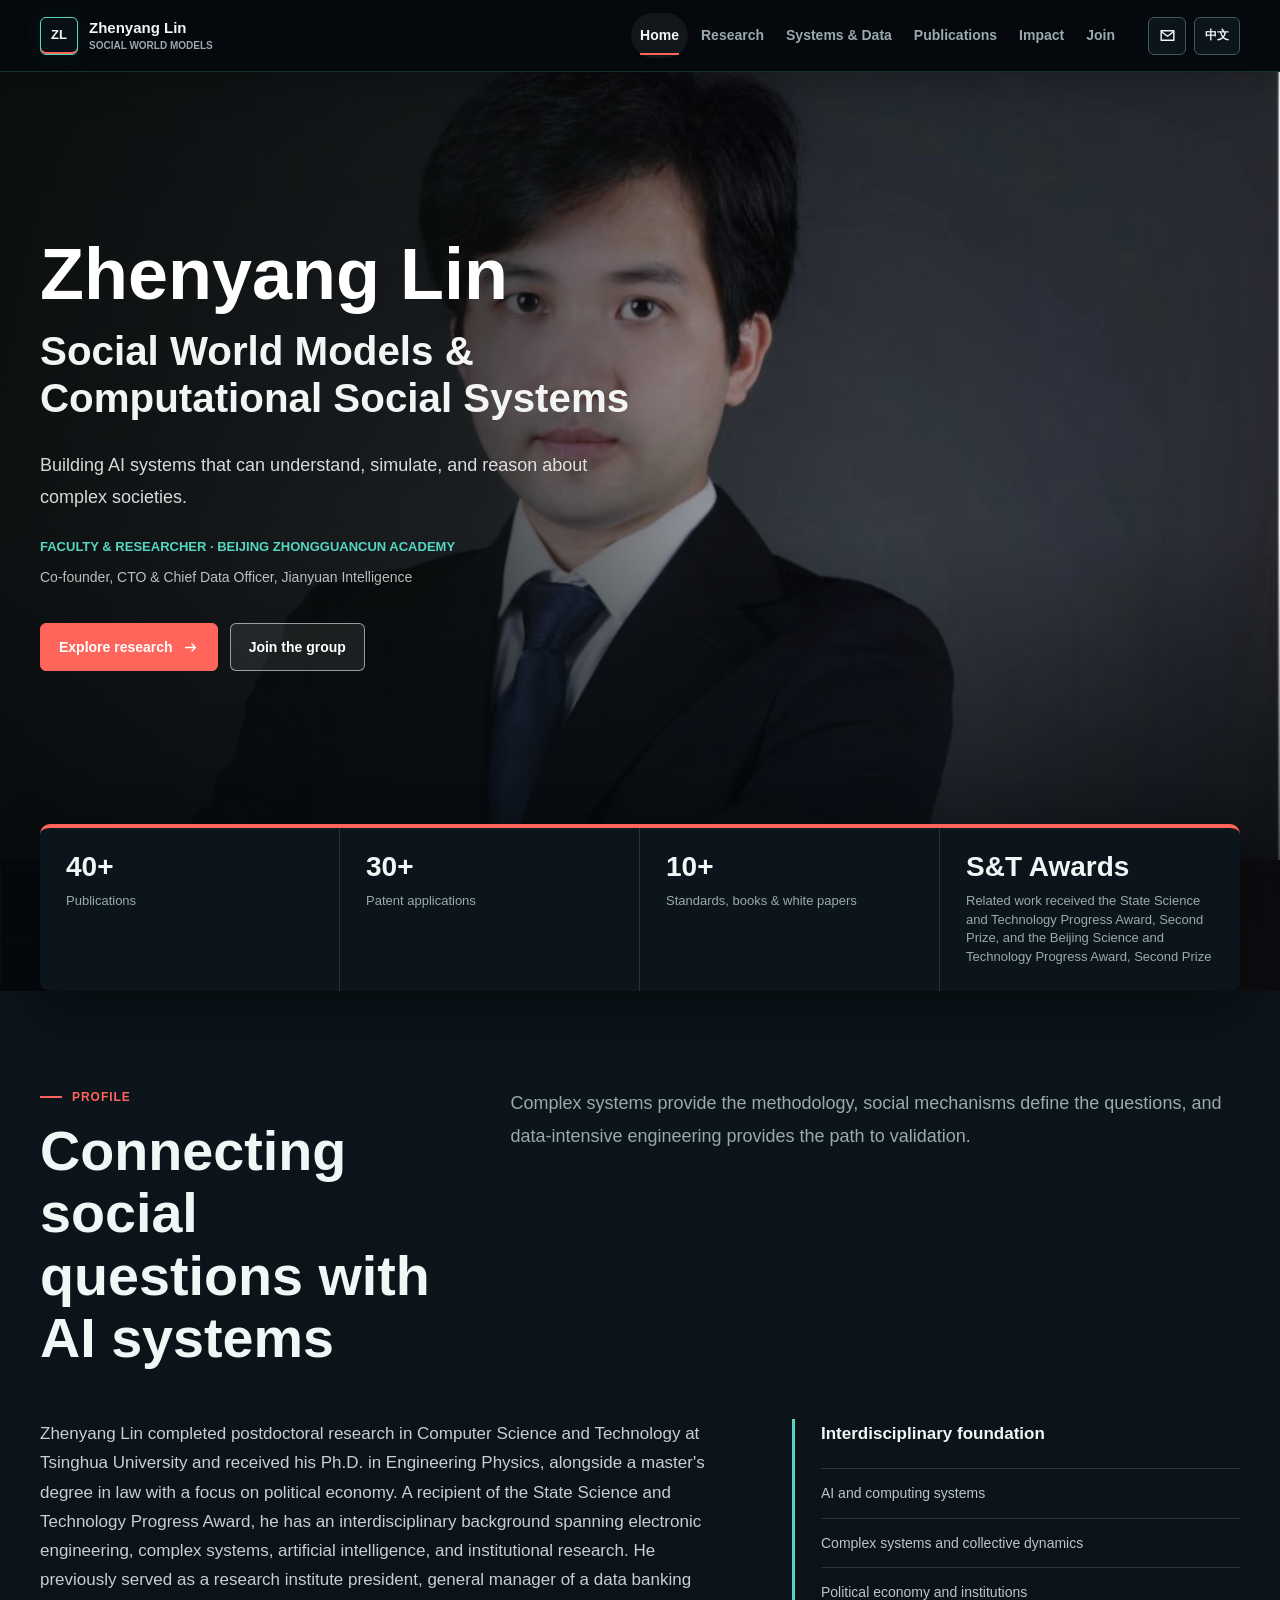
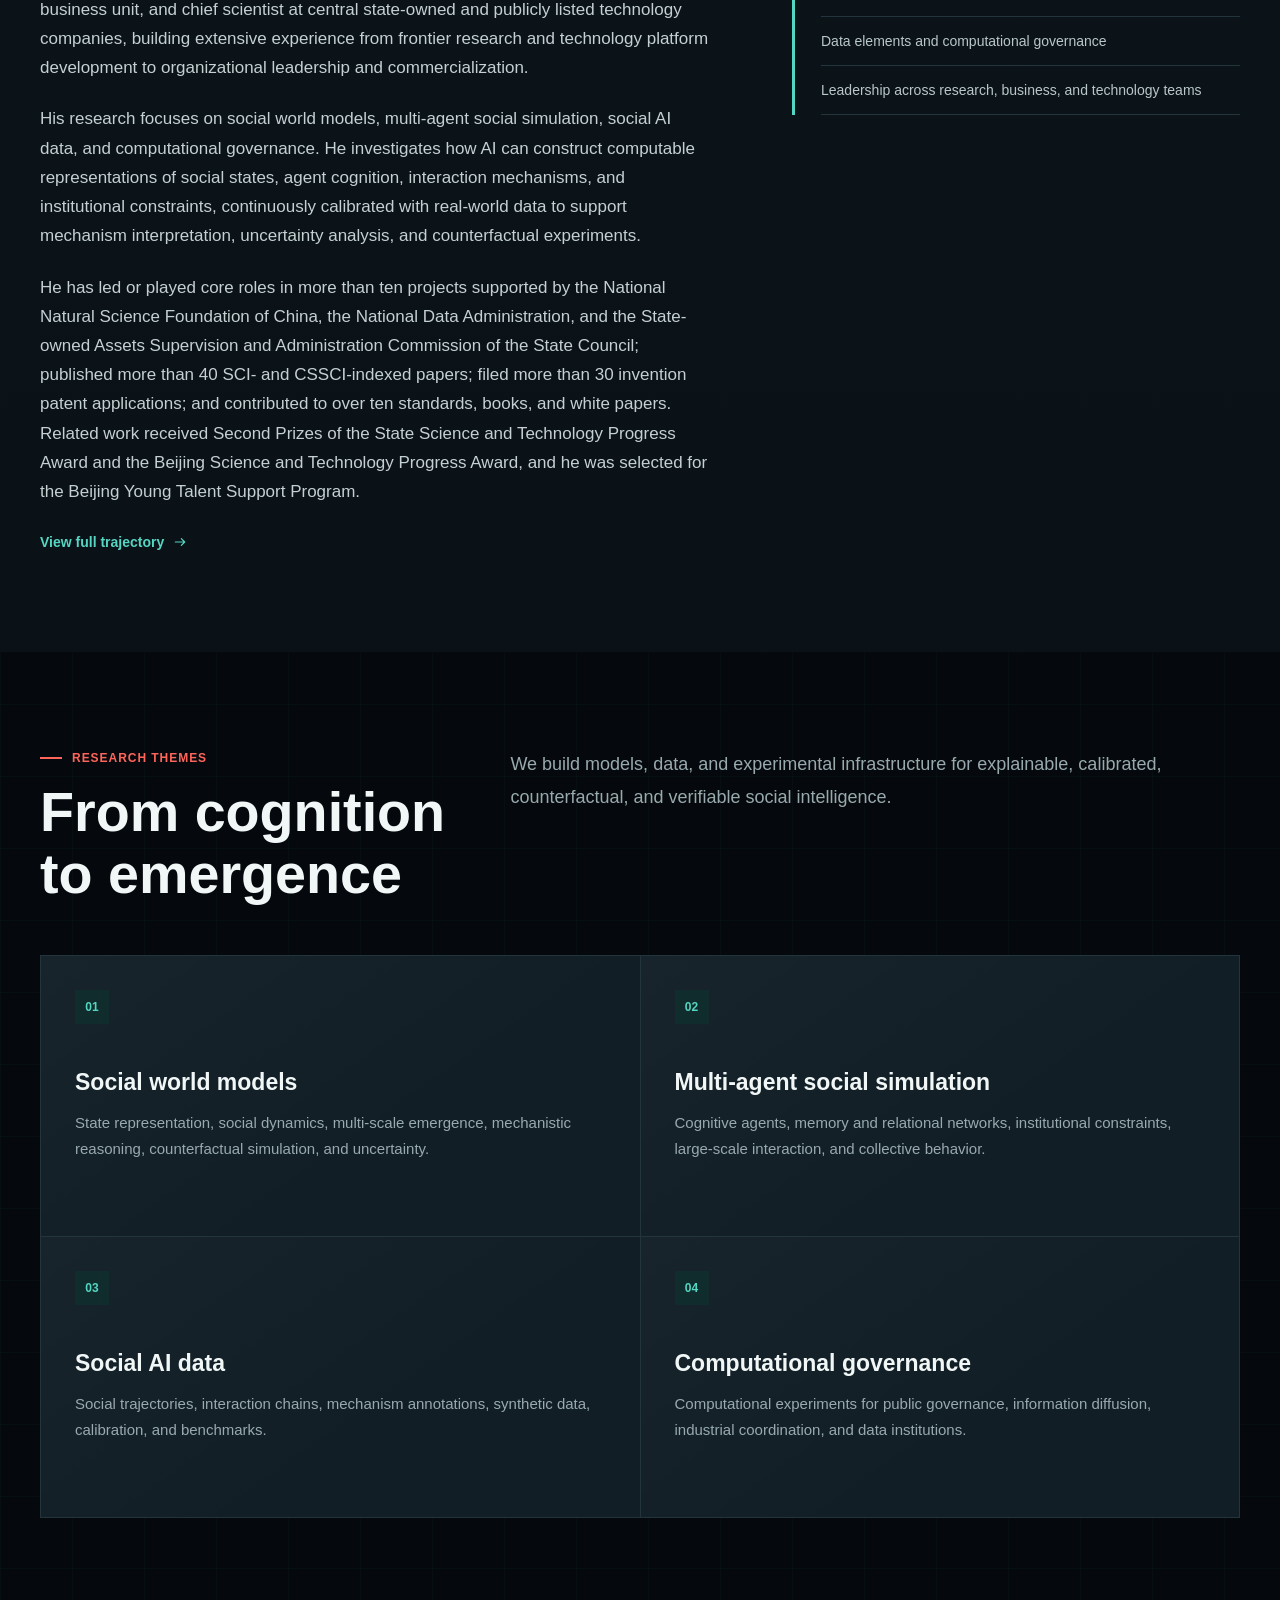
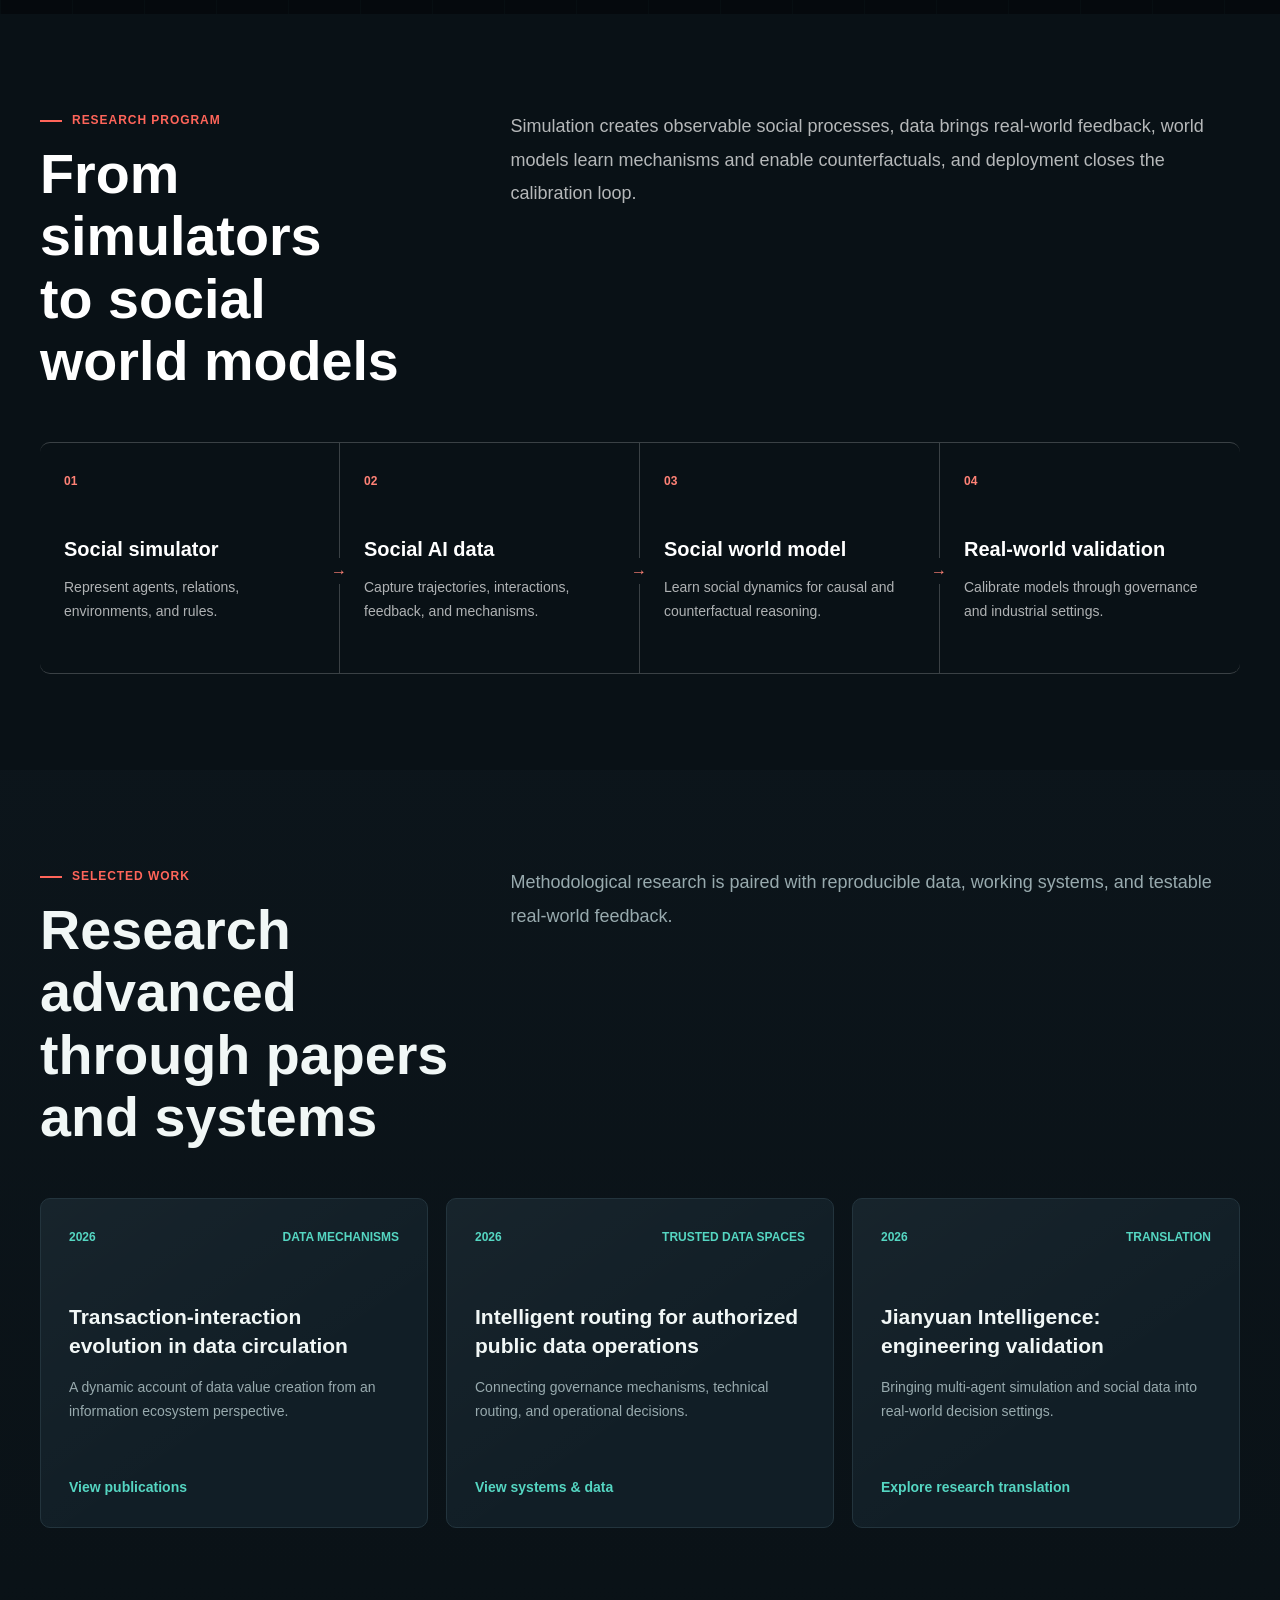
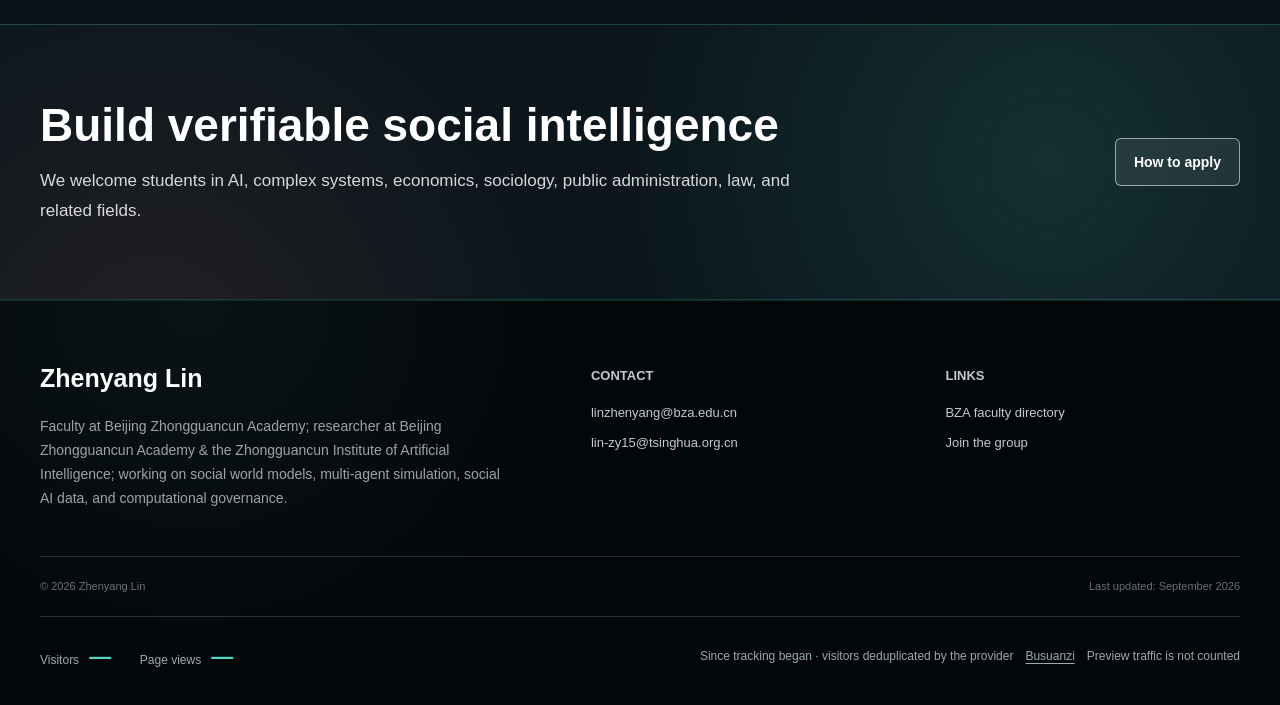
==== commit 4177bceb: "Add bilingual site visitor statistics to shared footer" ====
--- a/index.html
+++ b/index.html
@@ -12,6 +12,7 @@
     <link rel="icon" href="assets/images/brand/favicon.svg" type="image/svg+xml" />
     <link rel="stylesheet" href="assets/css/main.css" />
     <script defer src="assets/js/main.js"></script>
+    <script defer src="assets/js/visitors.js"></script>
   </head>
   <body
     data-title-zh="林镇阳 | 社会世界模型与计算社会系统"
--- a/assets/css/main.css
+++ b/assets/css/main.css
@@ -2648,6 +2648,52 @@
   }
 }
 
+.visitor-stats {
+  display: flex;
+  flex-wrap: wrap;
+  align-items: center;
+  justify-content: space-between;
+  gap: 14px 28px;
+  margin-top: 20px;
+  padding-top: 20px;
+  border-top: 1px solid var(--line);
+  color: var(--muted);
+  font-size: 12px;
+  line-height: 1.8;
+}
+
+.visitor-stats-counts {
+  display: flex;
+  flex-wrap: wrap;
+  gap: 12px 28px;
+}
+
+.visitor-stat {
+  display: inline-flex;
+  align-items: baseline;
+  gap: 10px;
+}
+
+.visitor-stat strong {
+  color: var(--teal);
+  font-size: 22px;
+  font-variant-numeric: tabular-nums;
+  letter-spacing: 0.03em;
+  overflow-wrap: anywhere;
+}
+
+.visitor-stats-note {
+  display: flex;
+  flex-wrap: wrap;
+  align-items: baseline;
+  gap: 4px 12px;
+}
+
+.visitor-stats-note a {
+  text-decoration: underline;
+  text-underline-offset: 3px;
+}
+
 @media (prefers-reduced-motion: reduce) {
   html {
     scroll-behavior: auto;
